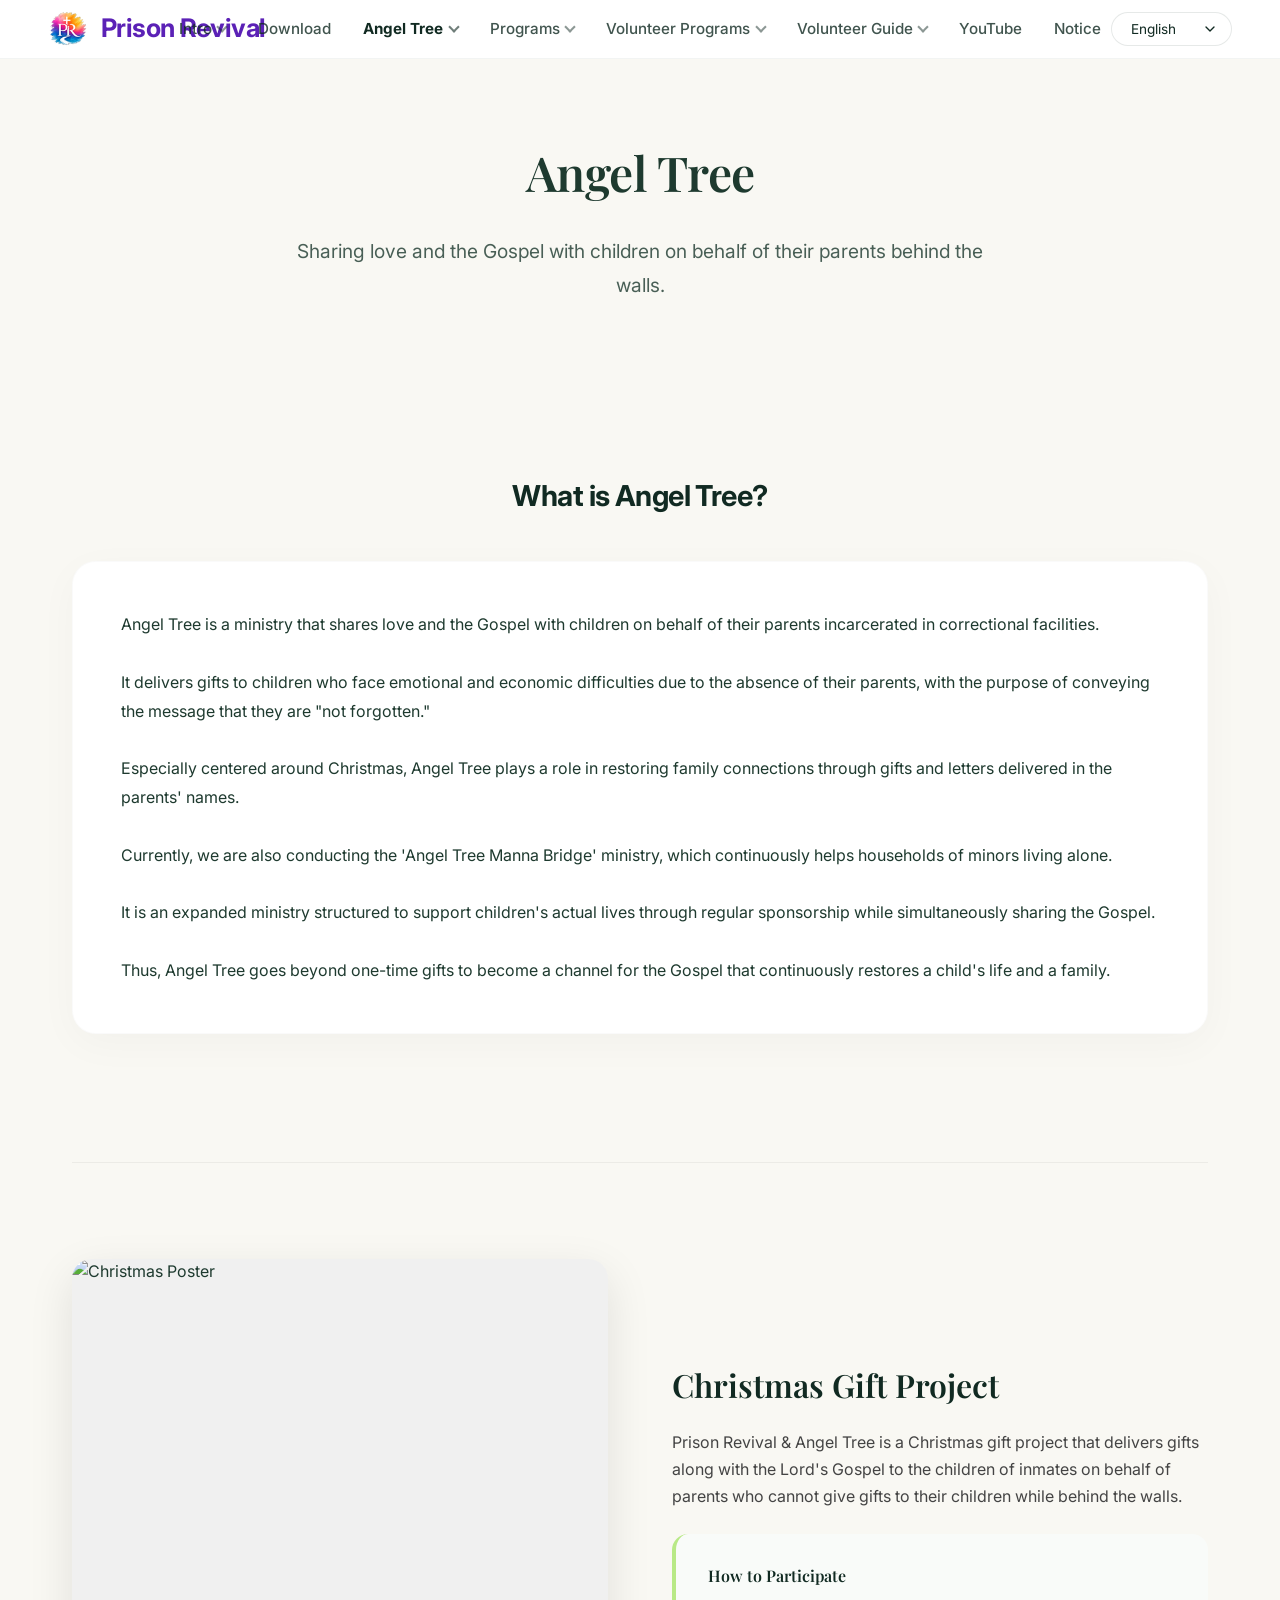
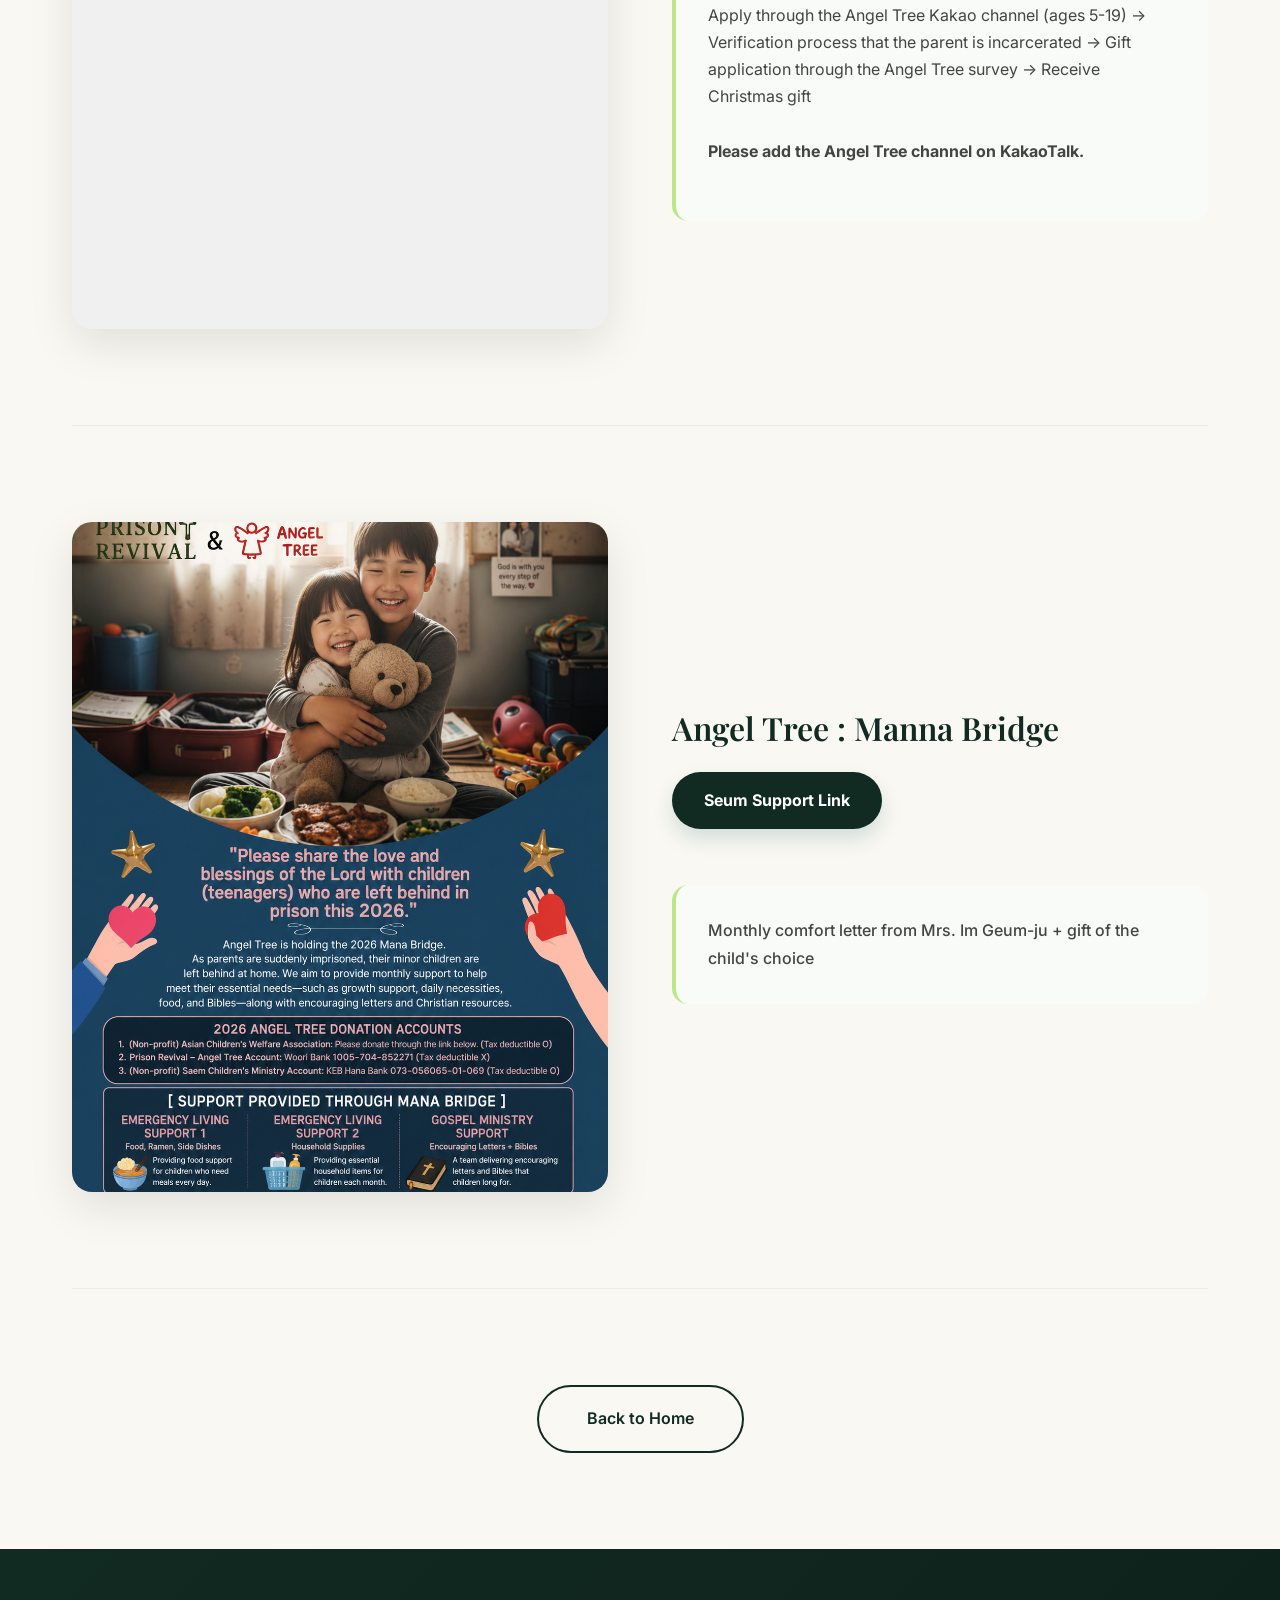
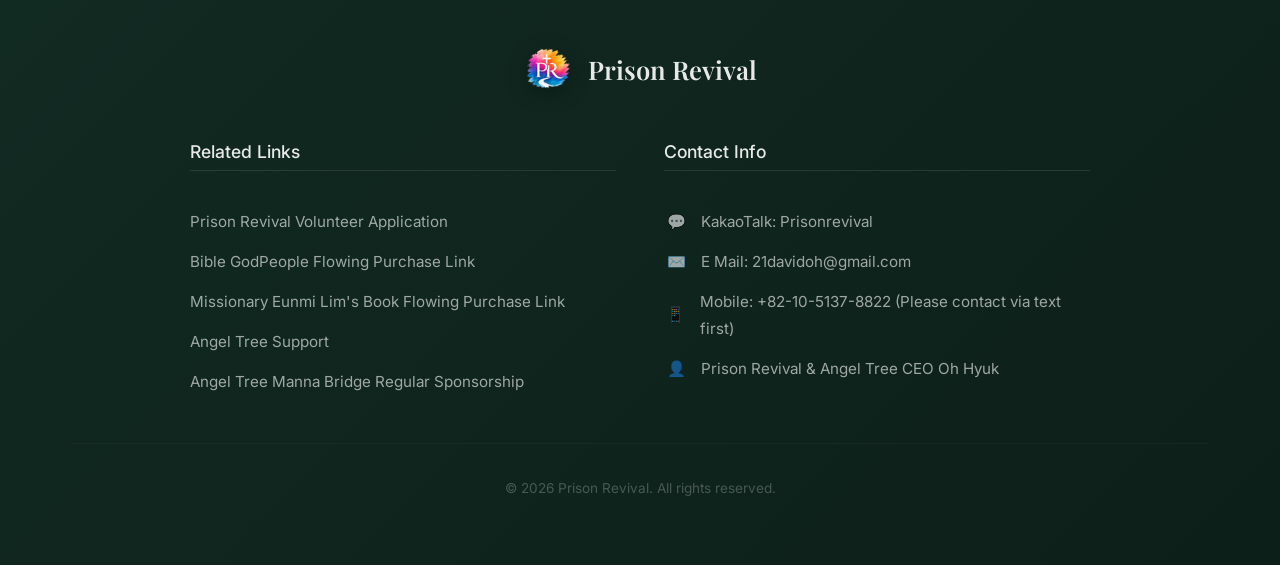
==== angeltree.html @ 9d65cdd4 "feat: add volunteer guide and angel tree pages, enhance multi-language support and image modal" ====
<!DOCTYPE html>
<html lang="ko">
<head>
  <meta charset="UTF-8">
  <meta name="viewport" content="width=device-width, initial-scale=1.0">
  <title>Angel Tree - Prison Revival</title>
  <link rel="icon" type="image/png" href="images/favicon.png">
  <link rel="stylesheet" href="css/style.css">
  <link href="https://fonts.googleapis.com/css2?family=Noto+Sans+KR:wght@300;400;500;700&family=Playfair+Display:wght@700&display=swap" rel="stylesheet">
  <style>
    .guide-section {
      padding: 6rem 0;
      border-bottom: 1px solid rgba(0,0,0,0.05);
    }
    .guide-section:last-child {
      border-bottom: none;
    }
    .guide-intro-box {
      background: white;
      padding: 3rem;
      border-radius: 24px;
      box-shadow: 0 10px 40px rgba(0,0,0,0.03);
      border: 1px solid rgba(0,0,0,0.02);
      line-height: 1.8;
      margin-bottom: 2rem;
    }
    .split-layout {
      display: grid;
      grid-template-columns: 1fr 1fr;
      gap: 4rem;
      align-items: center;
    }
    .program-img-col {
      border-radius: 20px;
      overflow: hidden;
      box-shadow: 0 15px 45px rgba(0,0,0,0.1);
      aspect-ratio: 4/5;
      background: #f0f0f0;
      display: flex;
      align-items: center;
      justify-content: center;
      position: relative;
      cursor: zoom-in;
      transition: transform 0.3s;
    }
    .program-img-col:hover {
      transform: translateY(-5px);
    }
    .program-img-col img {
      width: 100%;
      height: 100%;
      object-fit: cover;
    }
    .content-col h3 {
      font-size: 2rem;
      color: var(--dark-green);
      margin-bottom: 1.5rem;
      font-family: 'Playfair Display', serif;
    }
    .content-col p {
      line-height: 1.7;
      color: #444;
      margin-bottom: 1.5rem;
    }
    .guide-box {
      background: #f9fbf9;
      padding: 2rem;
      border-radius: 16px;
      border-left: 4px solid var(--neon-green);
      margin-top: 1.5rem;
    }
    .guide-box h4 {
      margin-bottom: 1rem;
      color: var(--dark-green);
    }
    .manna-btn {
      display: inline-block;
      background: var(--dark-green);
      color: white;
      padding: 1rem 2rem;
      border-radius: 50px;
      text-decoration: none;
      font-weight: 700;
      margin-bottom: 2rem;
      transition: all 0.3s;
      box-shadow: 0 10px 20px rgba(0,74,65,0.15);
    }
    .manna-btn:hover {
      background: var(--neon-green);
      color: var(--dark-green);
      transform: translateY(-3px);
      box-shadow: 0 15px 30px rgba(0,74,65,0.25);
    }
    @media (max-width: 768px) {
      .split-layout {
        grid-template-columns: 1fr;
        gap: 2rem;
      }
      .program-img-col {
        order: -1;
        aspect-ratio: 1;
      }
    }
  </style>
</head>
<body class="archive">

  <header>
    <a href="index.html" class="logo">
      <img src="images/favicon.png" alt="PR Logo" class="header-logo-icon">
      <span data-i18n="siteTitle">Prison Revival</span>
    </a>
    <div class="menu-toggle" onclick="toggleMenu()">☰</div>
    <nav>
      <ul class="nav-menu">
        <li class="dropdown">
          <a href="intro.html" class="dropdown-toggle">
            <span data-i18n="navIntro">소개</span>
            <i class="dropdown-icon"></i>
          </a>
          <ul class="dropdown-menu">
            <li><a href="intro.html#ministry" data-i18n="navSubMinistry">사역소개</a></li>
            <li><a href="intro.html#missionary" data-i18n="navSubMissionary">임은미 선교사님</a></li>
            <li><a href="intro.html#pastors" data-i18n="navSubPastors">협력목사님들</a></li>
            <li><a href="intro.html#ceo" data-i18n="navSubCeo">대표인사말</a></li>
            <li><a href="intro.html#press" data-i18n="navSubPress">언론보도</a></li>
            <li><a href="intro.html#partners" data-i18n="navSubPartners">협력단체</a></li>
          </ul>
        </li>
        <li><a href="index.html#downloads" data-i18n="navDownload">묵상자료</a></li>
        <li class="dropdown">
          <a href="angeltree.html" class="dropdown-toggle active">
            <span data-i18n="navAngelTree">엔젤트리</span>
            <i class="dropdown-icon"></i>
          </a>
          <ul class="dropdown-menu">
            <li><a href="angeltree.html#intro" data-i18n="navSubAngelIntro">엔젤트리 소개</a></li>
            <li><a href="angeltree.html#christmas" data-i18n="navSubChristmas">성탄절 엔젤트리</a></li>
            <li><a href="angeltree.html#manna" data-i18n="navSubMannaBridge">만나브릿지</a></li>
          </ul>
        </li>
        <li class="dropdown">
          <a href="programs.html" class="dropdown-toggle">
            <span data-i18n="navPrograms">담장안 프로그램</span>
            <i class="dropdown-icon"></i>
          </a>
          <ul class="dropdown-menu">
            <li><a href="programs.html#prayer" data-i18n="navSubPrayer">중보기도 사역</a></li>
            <li><a href="programs.html#bible" data-i18n="navSubBible">성경공부</a></li>
            <li><a href="programs.html#monastery" data-i18n="navSubMonastery">수도원 프로젝트</a></li>
            <li><a href="programs.html#flowing" data-i18n="navSubFlowing">담장 플로잉 프로젝트</a></li>
          </ul>
        </li>
        <li class="dropdown">
          <a href="volunteer_programs.html" class="dropdown-toggle">
            <span data-i18n="navVolunteerProg">발렌티어 프로그램</span>
            <i class="dropdown-icon"></i>
          </a>
          <ul class="dropdown-menu">
            <li><a href="volunteer_programs.html#saturday" data-i18n="navSubSaturdayPrayer">프리즌 토요 중보기도회</a></li>
            <li><a href="volunteer_programs.html#personal" data-i18n="navSubPersonalPrayer">프리즌 발렌티어 개인 중보기도방</a></li>
            <li><a href="volunteer_programs.html#homeless" data-i18n="navSubHomeless">프리즌 홈리스 사역</a></li>
            <li><a href="volunteer_programs.html#alliance" data-i18n="navSubAllianceBible">얼라이언스 성경공부</a></li>
          </ul>
        </li>
        <li class="dropdown">
          <a href="volunteer_guide.html" class="dropdown-toggle">
            <span data-i18n="navVolunteerGuide">발렌티어 안내</span>
            <i class="dropdown-icon"></i>
          </a>
          <ul class="dropdown-menu">
            <li><a href="volunteer_guide.html#intro" data-i18n="navSubVolunteerIntro">프리즌 발렌티어 소개</a></li>
            <li><a href="volunteer_guide.html#support" data-i18n="navSubKakaoSupport">발렌티어 지원 카카오파트너</a></li>
            <li><a href="volunteer_guide.html#guide" data-i18n="navSubGuide">묵상발송 가이드</a></li>
            <li><a href="volunteer_guide.html#chatroom" data-i18n="navSubChatRoom">단톡방</a></li>
            <li><a href="volunteer_guide.html#contributors" data-i18n="navSubContributors">섬겨주시는 분들</a></li>
          </ul>
        </li>
        <li><a href="youtube.html" data-i18n="navYoutube">유튜브</a></li>
        <li><a href="index.html#notice" data-i18n="navNotice">공지</a></li>
        <li class="lang-selector-item">
          <div class="lang-selector">
            <select id="lang-select">
              <option value="ko">한국어</option>
              <option value="en">English</option>
              <option value="zh">中文</option>
              <option value="es">Español</option>
              <option value="pt">Português</option>
              <option value="tl">Tagalog</option>
            </select>
          </div>
        </li>
      </ul>
    </nav>
  </header>

  <main class="container">
    <div style="text-align: center; margin-top: 4rem; margin-bottom: 4rem;">
      <h1 class="section-title" data-i18n="angelTitleMain">엔젤트리 (Angel Tree)</h1>
      <p class="section-desc" data-i18n="angelDescMain">교정시설에 수감된 부모를 대신해, 그들의 자녀들에게 사랑과 복음을 전합니다.</p>
    </div>

    <!-- 1. 엔젤트리는? -->
    <section id="intro" class="guide-section fade-in">
      <h2 class="sub-section-title" data-i18n="angelIntroTitle" style="text-align: center; margin-bottom: 3rem;">엔젤트리는?</h2>
      <div class="guide-intro-box" data-i18n="angelIntroText">
        <!-- Text injected by i18n -->
      </div>
    </section>

    <!-- 2. 성탄절 -->
    <section id="christmas" class="guide-section fade-in">
      <div class="split-layout">
        <div class="program-img-col">
          <!-- Poster Area -->
          <img data-i18n-src="angelChristmasImg" src="images/angeltree/KakaoTalk_Photo_2026-05-02-23-44-41.png" alt="Christmas Poster">
        </div>
        <div class="content-col">
          <h3 data-i18n="angelChristmasTitle">성탄절 선물 프로젝트</h3>
          <p data-i18n="angelChristmasText">프리즌 리바이벌 & 엔젤트리는 성탄절에 담장안에서 자녀들에게 선물을 할 수 없는 부모님을 대신하여 담장안 식구들의 자녀들에게 주님의 복음과 함께 선물을 전해주는 성탄절 선물 프로젝트입니다.</p>
          
          <div class="guide-box">
            <h4 data-i18n="angelChristmasHowTitle">참여 방법</h4>
            <p data-i18n="angelChristmasHowText">엔젤트리 카카오채널을 통해 5세~19세까지 신청 -> 부모님이 담장안에서 계신 확인절차 -> 엔젤트리 설문지를 통해 선물신청 -> 성탄절 선물 받음<br><br><strong>카카오채널에서 엔젤트리 채널을 추가해 주세요.</strong></p>
          </div>
        </div>
      </div>
    </section>

    <!-- 3. 엔젤트리 : 만나브릿지 -->
    <section id="manna" class="guide-section fade-in">
      <div class="split-layout">
        <div class="program-img-col">
          <!-- Poster Area -->
          <img data-i18n-src="angelMannaImg" src="images/angeltree/KakaoTalk_Photo_2026-05-02-23-45-03.jpeg" alt="Manna Bridge Poster">
        </div>
        <div class="content-col">
          <h3 data-i18n="angelMannaTitle">엔젤트리 : 만나브릿지</h3>
          
          <a href="https://online.mrm.or.kr/sr5t4uf" target="_blank" class="manna-btn" data-i18n="angelMannaBtn">세움 후원 링크</a>
          
          <div class="guide-box">
            <p data-i18n="angelMannaDesc" style="margin-bottom: 0; font-weight: 500;">매월 임금주 사모의 위로편지 + 아이가 원하는 선물</p>
          </div>
        </div>
      </div>
    </section>

    <div style="margin-top: 6rem; text-align: center; margin-bottom: 6rem;">
      <a href="index.html" class="secondary-btn" data-i18n="backToHome">홈으로 돌아가기</a>
    </div>

  </main>

  <footer>
    <div class="footer-content container">
      <div class="footer-logo">
        <img src="images/favicon.png" alt="PR Logo" class="footer-logo-img">
        <span class="footer-brand">Prison Revival</span>
      </div>
      
      <div class="footer-info-grid">
        <div class="footer-col footer-links">
          <h4 data-i18n="footerLinksTitle">관련 링크</h4>
          <a href="http://pf.kakao.com/_ptYAG/chat" target="_blank" class="footer-link" data-i18n="footerLinkVol">프리즌 리바이벌 발렌티어 지원</a>
          <a href="https://mall.godpeople.com/?G=1721883418-5" target="_blank" class="footer-link" data-i18n="footerLinkBible">성경책 갓피플 플로잉 구매링크</a>
          <a href="#" target="_blank" class="footer-link" data-i18n="footerLinkBook">임은미선교사님책 플로잉 구매링크</a>
          <a href="https://forms.gle/4x7HjQGWheJu8Sfb9" target="_blank" class="footer-link" data-i18n="footerLinkSponsor">엔트리 후원</a>
          <a href="https://online.mrm.or.kr/sr5t4uf" target="_blank" class="footer-link" data-i18n="footerLinkManna">엔젤트리 만나브릿지 정기결연</a>
        </div>

        <div class="footer-col footer-contact">
          <h4 data-i18n="footerContactTitle">Contact Info</h4>
          <div class="footer-contact-item">
            <span class="footer-icon">💬</span>
            <span data-i18n="footerContactKakao">카카오톡 : Prisonrevival</span>
          </div>
          <div class="footer-contact-item">
            <span class="footer-icon">✉️</span>
            <span>E Mail: 21davidoh@gmail.com</span>
          </div>
          <div class="footer-contact-item">
            <span class="footer-icon">📱</span>
            <span data-i18n="footerContactPhone">휴대폰 : +82-10-5137-8822 (먼저 문자로 연락 부탁드립니다.)</span>
          </div>
          <div class="footer-contact-item">
            <span class="footer-icon">👤</span>
            <span data-i18n="footerContactName">프리즌 리바이벌 &amp; 엔젤트리 오혁 대표</span>
          </div>
        </div>
      </div>

      <p class="copyright">&copy; 2026 Prison Revival. All rights reserved.</p>
    </div>
  </footer>

  <script src="js/data.js"></script>
  <script src="js/i18n.js"></script>
  <script src="js/app.js"></script>
</body>
</html>
---- css/style.css ----
@import url('https://fonts.googleapis.com/css2?family=Inter:wght@300;400;500&family=Playfair+Display:ital,wght@0,400;0,600;1,400&family=Noto+Sans+KR:wght@300;400;500;700&family=Noto+Serif+KR:wght@400;600;700&family=Nanum+Pen+Script&display=swap');

:root {
  --dark-green: #112A22;
  /* Seed 스타일의 깊은 숲색 */
  --dark-green-light: #1A3E33;
  --off-white: #F9F8F3;
  /* 고급스러운 크림색 */
  --light-green-bg: #EAECE2;
  --neon-green: #B8E986;
  /* 하이라이트 엑센트 */
  --text-dark: #1E3A2F;
  --text-light: #F9F8F3;

  --font-serif: 'Playfair Display', "Noto Sans KR", serif;
  --font-sans: 'Inter', "Noto Sans KR", sans-serif;
  --font-logo: 'Playfair Display', "Noto Serif KR", serif;
  --font-handwriting: 'Nanum Pen Script', cursive;
}

* {
  margin: 0;
  padding: 0;
  box-sizing: border-box;
}

body {
  font-family: var(--font-sans);
  background-color: var(--off-white);
  color: var(--text-dark);
  line-height: 1.6;
  -webkit-font-smoothing: antialiased;
  padding-top: 80px;
  /* Base padding for fixed header */
}

.container {
  max-width: 1200px;
  margin: 0 auto;
  padding: 0 2rem;
}

h1,
h2,
h3,
h4 {
  font-family: var(--font-serif);
  font-weight: 600;
  line-height: 1.2;
}

/* Header - Modified to be sticky */
header {
  display: flex;
  justify-content: space-between;
  align-items: center;
  padding: 1rem 3rem;
  background-color: white;
  /* Changed to solid white for better visibility on all pages */
  backdrop-filter: blur(10px);
  position: fixed;
  top: 0;
  left: 0;
  width: 100%;
  z-index: 1000;
  border-bottom: 1px solid rgba(17, 42, 34, 0.05);
}

.nav-menu {
  display: flex;
  align-items: center;
  gap: 2rem;
  list-style: none;
}

.nav-menu a {
  text-decoration: none;
  color: var(--dark-green);
  font-size: 0.95rem;
  font-weight: 500;
  transition: all 0.3s;
  opacity: 0.8;
}

.menu-toggle {
  display: none;
}

.nav-menu a:hover {
  color: var(--dark-green);
  opacity: 1;
  transform: translateY(-1px);
}

/* Dropdown Menu Styles */
.nav-menu li.dropdown {
  position: relative;
}

.dropdown-toggle {
  display: flex;
  align-items: center;
  gap: 0.4rem;
}

.dropdown-icon {
  width: 8px;
  height: 8px;
  border-right: 2px solid currentColor;
  border-bottom: 2px solid currentColor;
  transform: rotate(45deg);
  margin-top: -4px;
  transition: transform 0.3s;
  opacity: 0.6;
}

.dropdown:hover .dropdown-icon {
  transform: rotate(-135deg);
  margin-top: 2px;
}

.dropdown-menu {
  position: absolute;
  top: 100%;
  left: 50%;
  transform: translateX(-50%) translateY(10px);
  background-color: white;
  min-width: 200px;
  box-shadow: 0 10px 30px rgba(0, 0, 0, 0.1);
  border-radius: 12px;
  padding: 1rem 0;
  list-style: none;
  opacity: 0;
  visibility: hidden;
  transition: all 0.5s cubic-bezier(0.23, 1, 0.32, 1);
  z-index: 1001;
  border: 1px solid rgba(17, 42, 34, 0.05);
}

.dropdown:hover .dropdown-menu {
  opacity: 1;
  visibility: visible;
  transform: translateX(-50%) translateY(0);
}

/* Force hide dropdown after click for smooth disappearance */
.dropdown.force-hide .dropdown-menu {
  opacity: 0 !important;
  visibility: hidden !important;
  transform: translateX(-50%) translateY(10px) !important;
}

.dropdown-menu li {
  width: 100%;
}

.dropdown-menu a {
  display: block;
  padding: 0.8rem 1.5rem;
  color: var(--dark-green) !important;
  font-size: 0.9rem !important;
  opacity: 0.7 !important;
  transition: all 0.2s !important;
  transform: none !important;
  white-space: nowrap;
}

.dropdown-menu a:hover {
  background-color: rgba(184, 233, 134, 0.1);
  opacity: 1 !important;
  padding-left: 1.8rem;
  color: var(--dark-green) !important;
}

/* Ensure active state works with dropdown */
.dropdown-toggle.active {
  opacity: 1 !important;
  color: var(--dark-green) !important;
  font-weight: 700;
}

.logo {
  font-family: var(--font-sans);
  font-size: 1.6rem;
  font-weight: 700;
  color: #5B21B6; /* Vibrant deep violet to match the watercolor theme */
  text-decoration: none;
  letter-spacing: -0.5px;
  display: flex;
  align-items: center;
  gap: 0.8rem;
}

.header-logo-icon {
  height: 40px;
  width: auto;
  object-fit: contain;
}

.lang-selector select {
  padding: 0.5rem 2.2rem 0.5rem 1.2rem;
  background-color: white;
  border: 1px solid rgba(17, 42, 34, 0.1);
  color: var(--dark-green);
  border-radius: 20px;
  font-family: var(--font-sans);
  font-size: 0.85rem;
  cursor: pointer;
  outline: none;
  transition: all 0.3s;
  
  /* 커스텀 화살표 아이콘 적용 */
  -webkit-appearance: none;
  -moz-appearance: none;
  appearance: none;
  background-image: url("data:image/svg+xml;charset=UTF-8,%3csvg xmlns='http://www.w3.org/2000/svg' viewBox='0 0 24 24' fill='none' stroke='%23112a22' stroke-width='2' stroke-linecap='round' stroke-linejoin='round'%3e%3cpolyline points='6 9 12 15 18 9'%3e%3c/polyline%3e%3c/svg%3e");
  background-repeat: no-repeat;
  background-position: right 0.8rem center;
  background-size: 1rem;
}

.lang-selector select:hover {
  border-color: var(--dark-green);
}

.hero-wrapper {
  margin-top: -80px;
  position: relative;
  min-height: 85vh;
  background-image: linear-gradient(135deg, rgba(249, 248, 243, 0.4), rgba(234, 236, 226, 0.6)), url('../images/hero-bright.png');
  background-size: cover;
  background-position: center;
  display: flex;
  flex-direction: column;
  align-items: center;
  justify-content: center;
  text-align: center;
  padding: 8rem 2rem 6rem;
  color: var(--dark-green);
  overflow: hidden;
}

/* Decorative particles */
.hero-wrapper::before {
  content: '';
  position: absolute;
  top: 20%;
  left: 10%;
  width: 300px;
  height: 300px;
  background: radial-gradient(circle, rgba(184, 233, 134, 0.15), transparent 70%);
  border-radius: 50%;
  animation: float 8s ease-in-out infinite;
}

.hero-wrapper::after {
  content: '';
  position: absolute;
  bottom: 15%;
  right: 8%;
  width: 200px;
  height: 200px;
  background: radial-gradient(circle, rgba(184, 233, 134, 0.1), transparent 70%);
  border-radius: 50%;
  animation: float 6s ease-in-out infinite reverse;
}

@keyframes float {

  0%,
  100% {
    transform: translateY(0) scale(1);
  }

  50% {
    transform: translateY(-20px) scale(1.05);
  }
}

.hero-logo-mark {
  margin-bottom: 2rem;
  position: relative;
  z-index: 2;
}

.hero-logo-img {
  width: 80px;
  height: 80px;
  object-fit: contain;
  filter: drop-shadow(0 8px 20px rgba(0, 0, 0, 0.15));
  animation: logoReveal 1s ease-out;
}

@keyframes logoReveal {
  from {
    opacity: 0;
    transform: scale(0.5) rotate(-10deg);
  }

  to {
    opacity: 1;
    transform: scale(1) rotate(0);
  }
}

.hero-badge {
  background-color: var(--neon-green);
  color: var(--dark-green);
  padding: 0.5rem 1.5rem;
  border-radius: 30px;
  font-size: 0.9rem;
  font-weight: 600;
  margin-bottom: 1.5rem;
  display: inline-block;
  box-shadow: 0 4px 15px rgba(184, 233, 134, 0.3);
}

.hero-wrapper h1 {
  font-size: 4.5rem;
  margin-bottom: 1.5rem;
  max-width: 900px;
  letter-spacing: -1px;
  position: relative;
  z-index: 2;
}

.hero-wrapper p {
  font-size: 1.3rem;
  max-width: 700px;
  margin-bottom: 4rem;
  font-weight: 300;
  opacity: 0.9;
  position: relative;
  z-index: 2;
}

/* Hero Action & Volunteer Button */
.hero-action {
  margin-top: 3rem;
  text-align: center;
  position: relative;
  z-index: 2;
}

.volunteer-btn {
  display: inline-block;
  padding: 1.5rem 3rem;
  font-size: 1.2rem;
  font-weight: 700;
  background: linear-gradient(135deg, #FFD400, #FFC000);
  color: #3C1E1E;
  border-radius: 50px;
  text-decoration: none;
  box-shadow: 0 10px 30px rgba(255, 212, 0, 0.35);
  transition: all 0.4s cubic-bezier(0.175, 0.885, 0.32, 1.275);
  border: none;
  cursor: pointer;
  position: relative;
  overflow: hidden;
}

.volunteer-btn::before {
  content: '';
  position: absolute;
  top: 0;
  left: -100%;
  width: 100%;
  height: 100%;
  background: linear-gradient(90deg, transparent, rgba(255, 255, 255, 0.3), transparent);
  transition: left 0.6s;
}

.volunteer-btn:hover {
  transform: translateY(-4px) scale(1.02);
  box-shadow: 0 18px 40px rgba(255, 212, 0, 0.5);
}

.volunteer-btn:hover::before {
  left: 100%;
}

/* Fade-in Animations */
@keyframes fadeInUp {
  from {
    opacity: 0;
    transform: translateY(30px);
  }

  to {
    opacity: 1;
    transform: translateY(0);
  }
}

.fade-in {
  animation: fadeInUp 0.8s ease-out forwards;
}

.delay-1 {
  animation-delay: 0.2s;
  opacity: 0;
}

.delay-2 {
  animation-delay: 0.4s;
  opacity: 0;
}

.delay-3 {
  animation-delay: 0.6s;
  opacity: 0;
}

/* Video Wrapper - Expanded */
.video-container {
  width: 100%;
  max-width: 1100px;
  margin: 0 auto;
  position: relative;
  z-index: 10;
  border-radius: 24px;
  overflow: hidden;
  box-shadow: 0 40px 100px rgba(0, 0, 0, 0.2);
  border: 8px solid white;
  transition: transform 0.5s, box-shadow 0.5s;
}

.video-container:hover {
  transform: translateY(-5px);
  box-shadow: 0 50px 120px rgba(0, 0, 0, 0.25);
}

a.video-container:hover .video-thumb img {
  transform: scale(1.08);
}

.video-wrapper {
  position: relative;
  padding-bottom: 56.25%;
  height: 0;
}

.video-wrapper iframe {
  position: absolute;
  top: 0;
  left: 0;
  width: 100%;
  height: 100%;
  border: 0;
}

/* Sections General */
.section {
  padding: 8rem 2rem;
  text-align: center;
}

.section-dark {
  background-color: var(--dark-green);
  color: var(--text-light);
  background-image: linear-gradient(rgba(17, 42, 34, 0.9), rgba(17, 42, 34, 0.95)), url('../images/texture.png');
  background-size: cover;
}

.container {
  max-width: 1200px;
  margin: 0 auto;
}

.section-title {
  font-size: 3rem;
  margin-bottom: 2rem;
  letter-spacing: -0.5px;
}

.section-desc {
  font-size: 1.2rem;
  max-width: 700px;
  margin: 0 auto 5rem;
  opacity: 0.8;
  line-height: 1.8;
}

/* Section Badges & Icons */
.section-badge {
  display: inline-block;
  background: linear-gradient(135deg, var(--neon-green), #a0d468);
  color: var(--dark-green);
  padding: 0.5rem 1.5rem;
  border-radius: 30px;
  font-size: 0.9rem;
  font-weight: 600;
  margin-bottom: 1.5rem;
  box-shadow: 0 4px 15px rgba(184, 233, 134, 0.3);
}

.section-icon {
  font-size: 2.5rem;
  margin-bottom: 1rem;
  opacity: 0.8;
}

/* Section Variants */
.section-youtube {
  background: linear-gradient(135deg, #fafaf5, #f0f2e8);
  position: relative;
}

.section-notice {
  background: #f5f7f0;
}

/* Missionary Section - Cleaned up */
.intro-grid {
  display: grid;
  grid-template-columns: 1.1fr 0.9fr;
  gap: 6rem;
  align-items: center;
  text-align: left;
}

.missionary-img-wrapper {
  position: relative;
}

.missionary-img {
  width: 100%;
  border-radius: 24px;
  display: block;
  z-index: 2;
  position: relative;
}

.missionary-img-wrapper::after {
  content: "";
  position: absolute;
  top: 30px;
  left: 30px;
  width: 100%;
  height: 100%;
  background-color: var(--neon-green);
  border-radius: 24px;
  z-index: 1;
}

.intro-content h3 {
  font-size: 2.5rem;
  margin-bottom: 1.5rem;
  color: var(--dark-green);
}

.intro-content p {
  font-size: 1.15rem;
  line-height: 2;
  color: var(--text-dark);
  opacity: 0.85;
}

/* Partners */
.partners-grid {
  display: grid;
  grid-template-columns: repeat(auto-fit, minmax(180px, 1fr));
  gap: 2.5rem;
  margin-top: 5rem;
}

.partner-item {
  background: white;
  height: 120px;
  border-radius: 16px;
  display: flex;
  align-items: center;
  justify-content: center;
  font-weight: 600;
  color: var(--dark-green);
  opacity: 0.5;
  border: 1px solid rgba(0, 0, 0, 0.05);
  transition: all 0.4s;
}

.partner-item:hover {
  opacity: 1;
  transform: translateY(-5px);
  box-shadow: 0 15px 30px rgba(0, 0, 0, 0.05);
}

/* Devotional Buttons */
.devotional-buttons {
  display: grid;
  grid-template-columns: repeat(auto-fit, minmax(220px, 1fr));
  gap: 2rem;
  margin-bottom: 4rem;
}

.btn-box {
  background-color: rgba(255, 255, 255, 0.05);
  border-radius: 20px;
  padding: 3rem 1.5rem;
  border: 1px solid rgba(255, 255, 255, 0.1);
  transition: all 0.4s;
  cursor: pointer;
}

.btn-box:hover {
  background-color: rgba(255, 255, 255, 0.1);
  transform: translateY(-8px);
  border-color: var(--neon-green);
}

.download-btn {
  background: transparent;
  color: var(--text-light);
  border: none;
  font-size: 1.4rem;
  font-family: var(--font-serif);
  cursor: pointer;
}

#downloads .download-btn::after {
  content: "↓ Download PDF";
  display: block;
  font-family: var(--font-sans);
  font-size: 0.85rem;
  margin-top: 1rem;
  color: var(--neon-green);
  font-weight: 600;
}

/* Angel Tree */
.angel-tree-visual {
  margin-top: 4rem;
  position: relative;
}

.angel-tree-img {
  width: 100%;
  max-width: 900px;
  border-radius: 30px;
  box-shadow: 0 30px 80px rgba(0, 0, 0, 0.1);
  transition: transform 0.5s, box-shadow 0.5s;
}

.angel-tree-img:hover {
  transform: scale(1.02);
  box-shadow: 0 40px 100px rgba(0, 0, 0, 0.15);
}

.angel-tree-cta {
  margin-top: 4rem;
}

/* Program Cards */
.programs-grid {
  display: grid;
  grid-template-columns: 1fr 1fr;
  gap: 3rem;
  margin-top: 4rem;
}

.program-card {
  background: white;
  border-radius: 24px;
  overflow: hidden;
  text-align: left;
  transition: all 0.5s cubic-bezier(0.175, 0.885, 0.32, 1.275);
  border: 1px solid rgba(0, 0, 0, 0.03);
}

.program-card:hover {
  transform: translateY(-10px);
  box-shadow: 0 25px 60px rgba(0, 0, 0, 0.12);
}

.program-card img {
  width: 100%;
  height: 280px;
  object-fit: cover;
}

.program-content {
  padding: 3rem;
  color: var(--text-dark);
}

.program-content h3 {
  font-size: 1.8rem;
  margin-bottom: 1.2rem;
  color: var(--dark-green);
}

.program-content p {
  opacity: 0.8;
}

/* Notice Board */
.notice-board {
  background: white;
  border-radius: 24px;
  padding: 4rem;
  border: 1px solid rgba(17, 42, 34, 0.08);
  box-shadow: 0 10px 40px rgba(0, 0, 0, 0.04);
  max-width: 800px;
  margin: 0 auto;
}

.notice-item {
  display: flex;
  justify-content: space-between;
  align-items: center;
  padding: 2rem 0;
  border-bottom: 1px solid rgba(17, 42, 34, 0.08);
  color: var(--dark-green);
  transition: all 0.3s;
}

.notice-item:hover {
  padding-left: 1rem;
}

.notice-item:last-child {
  border-bottom: none;
}

.notice-left {
  display: flex;
  align-items: center;
  gap: 1rem;
}

.notice-dot {
  width: 8px;
  height: 8px;
  border-radius: 50%;
  background: var(--neon-green);
  box-shadow: 0 0 8px rgba(184, 233, 134, 0.6);
}

.notice-tag {
  background: var(--neon-green);
  color: var(--dark-green);
  padding: 0.4rem 1.2rem;
  border-radius: 20px;
  font-size: 0.8rem;
  font-weight: 700;
}

.tag-monthly {
  background: #e8f0fe;
  color: #1a73e8;
}

/* Buttons */
.secondary-btn {
  display: inline-block;
  padding: 1.2rem 3rem;
  border: 2px solid var(--dark-green);
  color: var(--dark-green);
  text-decoration: none;
  font-weight: 600;
  border-radius: 40px;
  transition: all 0.3s;
}

.secondary-btn:hover {
  background-color: var(--dark-green);
  color: white;
}

.section-dark .secondary-btn {
  border-color: white;
  color: white;
}

.section-dark .secondary-btn:hover {
  background-color: white;
  color: var(--dark-green);
}

.youtube-btn {
  background-color: var(--neon-green);
  color: var(--dark-green);
  padding: 1.2rem 3.5rem;
  font-size: 1.1rem;
  font-weight: 700;
  border-radius: 40px;
  border: none;
  cursor: pointer;
  box-shadow: 0 10px 25px rgba(184, 233, 134, 0.4);
  transition: all 0.3s;
}

.youtube-btn:hover {
  transform: translateY(-3px);
  box-shadow: 0 15px 35px rgba(184, 233, 134, 0.5);
}

/* Footer */
footer {
  padding: 6rem 2rem 4rem;
  background-color: var(--dark-green);
  background-image: linear-gradient(135deg, #112A22, #0d1f19);
  color: rgba(255, 255, 255, 0.6);
  text-align: center;
  line-height: 1.8;
}

.footer-logo {
  display: flex;
  align-items: center;
  justify-content: center;
  gap: 1rem;
  margin-bottom: 3rem;
}

.footer-logo-img {
  width: 48px;
  height: 48px;
  object-fit: contain;
  filter: drop-shadow(0 4px 10px rgba(0, 0, 0, 0.3));
}

.footer-brand {
  font-family: var(--font-serif);
  font-size: 1.6rem;
  font-weight: 600;
  color: rgba(255, 255, 255, 0.9);
}

.footer-info-grid {
  display: grid;
  grid-template-columns: 1fr 1fr;
  gap: 3rem;
  max-width: 900px;
  margin: 0 auto 3rem auto;
  text-align: left;
}

.footer-col h4 {
  font-family: var(--font-sans);
  color: rgba(255, 255, 255, 0.9);
  font-size: 1.1rem;
  margin-bottom: 1.5rem;
  border-bottom: 1px solid rgba(255, 255, 255, 0.1);
  padding-bottom: 0.5rem;
  font-weight: 500;
}

.footer-links {
  display: flex;
  flex-direction: column;
  gap: 0.8rem;
}

.footer-link {
  color: rgba(255, 255, 255, 0.6);
  text-decoration: none;
  font-size: 0.95rem;
  transition: all 0.3s;
  display: inline-block;
}

.footer-link:hover {
  color: var(--neon-green);
  transform: translateX(5px);
}

.footer-contact {
  display: flex;
  flex-direction: column;
  gap: 0.8rem;
}

.footer-contact-item {
  display: flex;
  align-items: center;
  gap: 0.8rem;
  font-size: 0.95rem;
}

.footer-icon {
  width: 24px;
  text-align: center;
}

.copyright {
  font-size: 0.85rem;
  opacity: 0.4;
  border-top: 1px solid rgba(255, 255, 255, 0.08);
  padding-top: 2rem;
  margin-top: 1rem;
}

/* Responsive */
@media (max-width: 1024px) {
  .hero-wrapper h1 {
    font-size: 3.5rem;
  }

  .intro-grid {
    grid-template-columns: 1fr;
    gap: 4rem;
    text-align: center;
  }

  .programs-grid {
    grid-template-columns: 1fr;
  }
}

#youtube .section {
  padding-top: 2rem;
  /* Reduced top padding */
}

/* Video Grid & Cards */
.video-grid {
  display: grid;
  grid-template-columns: repeat(auto-fit, minmax(320px, 1fr));
  gap: 3rem;
  text-align: left;
}

.video-card {
  background: white;
  border-radius: 20px;
  overflow: hidden;
  box-shadow: 0 10px 30px rgba(0, 0, 0, 0.05);
  transition: all 0.4s;
  cursor: pointer;
  border: 1px solid rgba(0, 0, 0, 0.03);
}

.video-card:hover {
  transform: translateY(-10px);
  box-shadow: 0 20px 40px rgba(0, 0, 0, 0.1);
  border-color: var(--neon-green);
}

.video-thumb {
  position: relative;
  width: 100%;
  padding-bottom: 56.25%;
  /* 16:9 ratio */
  overflow: hidden;
  background-color: #000;
}

.video-thumb img {
  position: absolute;
  top: 0;
  left: 0;
  width: 100%;
  height: 100%;
  object-fit: cover;
  transform: scale(1.03);
  transition: transform 0.6s;
}

.video-card:hover .video-thumb img {
  transform: scale(1.08);
}

.play-icon {
  position: absolute;
  top: 50%;
  left: 50%;
  transform: translate(-50%, -50%);
  width: 60px;
  height: 60px;
  background: rgba(184, 233, 134, 0.9);
  color: var(--dark-green);
  border-radius: 50%;
  display: flex;
  align-items: center;
  justify-content: center;
  font-size: 1.5rem;
  opacity: 0;
  transition: all 0.3s;
  z-index: 2;
}

.video-card:hover .play-icon {
  opacity: 1;
}

.video-title {
  padding: 1.5rem;
  font-size: 1.25rem;
  font-family: var(--font-serif);
  color: var(--dark-green);
  margin: 0;
}

/* Desktop Header Centering */
@media (min-width: 769px) {
  header {
    justify-content: center;
  }
  
  .logo {
    position: absolute;
    left: 3rem;
  }

  .lang-selector-item {
    position: absolute;
    right: 3rem;
  }
}

@media (max-width: 768px) {
  header {
    padding: 1rem 2rem;
  }

  .menu-toggle {
    display: block;
    font-size: 1.8rem;
    cursor: pointer;
    color: var(--dark-green);
  }

  .nav-menu {
    display: none;
    flex-direction: column;
    position: absolute;
    top: 70px;
    left: 0;
    width: 100%;
    background-color: white;
    box-shadow: 0 10px 20px rgba(0,0,0,0.1);
    padding: 1rem 0;
    gap: 0;
    text-align: center;
    border-top: 1px solid rgba(0,0,0,0.05);
  }

  .nav-menu.active {
    display: flex;
  }

  .nav-menu li {
    padding: 0;
    border-bottom: 1px solid rgba(0,0,0,0.05);
    width: 100%;
  }

  /* Force dropdown li to same height as regular items when closed */
  .nav-menu li.dropdown {
    height: 50px;
    overflow: hidden;
  }

  .nav-menu li.dropdown.mobile-active {
    height: auto;
    overflow: visible;
  }

  /* Ensure all top-level links have same height */
  .nav-menu li > a:not(.dropdown-toggle) {
    display: flex;
    justify-content: center;
    align-items: center;
    height: 50px;
  }

  .nav-menu li:last-child {
    border-bottom: none;
  }


  .hero-wrapper h1 {
    font-size: 2.8rem;
  }

  .section-title {
    font-size: 2.2rem;
  }

  .video-grid {
    grid-template-columns: 1fr;
  }

  .footer-info-grid {
    grid-template-columns: 1fr;
    text-align: center;
    gap: 2.5rem;
  }

  .footer-col h4 {
    text-align: center;
  }

  .footer-contact-item {
    justify-content: center;
  }

  .footer-link:hover {
    transform: translateY(-2px);
  }

  /* Mobile Dropdown Adjustments */
  .dropdown-toggle {
    justify-content: center;
    width: 100%;
    height: 50px;
    display: flex;
    align-items: center;
  }

  .dropdown-icon {
    margin-top: 0 !important;
  }

  .dropdown-menu {
    display: none !important;
    position: static !important;
    transform: none !important;
    opacity: 1 !important;
    visibility: visible !important;
    width: 100%;
    padding: 0.5rem 0 !important;
    box-shadow: none !important;
    border: none !important;
    border-radius: 0 !important;
    min-width: 0 !important;
    margin: 0 !important;
    background-color: rgba(0, 0, 0, 0.02);
  }

  .dropdown.mobile-active .dropdown-menu {
    display: block !important;
    animation: slideDown 0.3s ease-out;
  }

  .dropdown.mobile-active .dropdown-icon {
    transform: rotate(-135deg) !important;
    margin-top: 2px !important;
  }

  .dropdown-menu a {
    text-align: center;
    padding: 0.8rem 1.5rem !important;
    opacity: 0.8 !important;
  }

  .lang-selector-item {
    display: flex !important;
    justify-content: center !important;
    align-items: center !important;
    height: 60px !important;
    padding: 0 !important;
  }

  .lang-selector-item .lang-selector {
    display: flex;
    justify-content: center;
    align-items: center;
  }
}

@keyframes slideDown {
  from {
    opacity: 0;
    max-height: 0;
  }
  to {
    opacity: 1;
    max-height: 500px;
  }
}

/* Pastor Slider */
.pastor-slider-wrapper {
  margin-top: 10rem;
  text-align: center;
}

.pastor-slider-title {
  font-size: 2.2rem;
  margin-bottom: 3rem;
  color: var(--dark-green);
}

.pastor-slider {
  position: relative;
  max-width: 1200px;
  margin: 0 auto;
  overflow: hidden;
  border-radius: 24px;
  box-shadow: 0 20px 50px rgba(0, 0, 0, 0.1);
}

.pastor-slides {
  display: flex;
}

.pastor-slide {
  min-width: 100%;
}

.pastor-slide img {
  width: 100%;
  height: auto;
  max-height: 700px;
  object-fit: contain;
  display: block;
}

.slider-btn {
  position: absolute;
  top: 50%;
  transform: translateY(-50%);
  background: rgba(255, 255, 255, 0.7);
  color: var(--dark-green);
  border: none;
  width: 50px;
  height: 50px;
  border-radius: 50%;
  cursor: pointer;
  font-size: 1.2rem;
  z-index: 10;
  transition: all 0.3s;
  backdrop-filter: blur(5px);
}

.slider-btn:hover {
  background: var(--dark-green);
  color: white;
}

.slider-btn.prev {
  left: 20px;
}

.slider-btn.next {
  right: 20px;
}

.slider-dots {
  position: absolute;
  bottom: 25px;
  left: 50%;
  transform: translateX(-50%);
  display: flex;
  gap: 12px;
}

.dot {
  width: 10px;
  height: 10px;
  border-radius: 50%;
  background: rgba(255, 255, 255, 0.5);
  cursor: pointer;
  transition: all 0.3s;
}

.dot.active {
  background: white;
  width: 30px;
  border-radius: 10px;
}

/* Intro Page Advanced Styles */
.intro-hero {
  position: relative;
  padding-top: 100px;
  /* Account for fixed header */
  padding-bottom: 60px;
  display: flex;
  flex-direction: column;
  align-items: center;
  justify-content: center;
  text-align: center;
  margin-bottom: 4rem;
  /* Restored margin for better spacing */
  background: var(--dark-green);
}

.intro-section-block {
  margin-bottom: 8rem;
}

.intro-text-box {
  background: white;
  padding: 3rem;
  border-radius: 20px;
  line-height: 1.8;
  font-size: 1.1rem;
  color: var(--text-dark);
  box-shadow: 0 10px 30px rgba(0, 0, 0, 0.03);
  border: 1px solid #f0f0f0;
  max-width: 1200px;
  margin: 0 auto;
  text-align: left;
}

.missionary-intro-container {
  display: grid;
  grid-template-columns: 450px 1fr;
  gap: 3rem;
  max-width: 1200px;
  margin: 0 auto;
  align-items: stretch;
  /* Match height */
}

.missionary-profile-column {
  display: flex;
  flex-direction: column;
  gap: 1rem;
}

.missionary-photo-area {
  background: white;
  border-radius: 20px;
  overflow: hidden;
  box-shadow: 0 10px 30px rgba(0, 0, 0, 0.05);
  height: 550px;
  display: flex;
  align-items: center;
  justify-content: center;
  border: 1px solid #f0f0f0;
}

.full-width-btn {
  width: 100%;
  padding: 1rem;
  font-size: 0.95rem;
  white-space: nowrap;
}

.missionary-profile-img {
  width: 100%;
  height: 100%;
  object-fit: cover;
  object-position: center;
}

.missionary-recommendation-area {
  background: #fdfbf7;
  padding: 3rem;
  border-radius: 20px;
  border: 1px dashed var(--light-green);
  display: flex;
  flex-direction: column;
  justify-content: center;
}

.missionary-recommendation-area h3 {
  font-size: 1.4rem;
  margin-bottom: 1.5rem;
  color: var(--dark-green);
}

.recommendation-text {
  font-family: var(--font-handwriting);
  font-size: 1.8rem;
  line-height: 1.8;
  color: var(--dark-green);
  letter-spacing: 0.5px;
  word-break: keep-all;
}

.small-text {
  font-size: 1.05rem;
  line-height: 1.8;
  color: #444;
}

@media (max-width: 768px) {
  .missionary-intro-container {
    grid-template-columns: 1fr;
    gap: 2rem;
  }

  .missionary-photo-area {
    height: 450px;
    max-width: 100%;
  }
}

.intro-hero-bg {
  display: none;
}

.intro-hero .section-title {
  color: white;
  font-size: 2.8rem;
  margin-bottom: 1rem;
  margin-top: 0;
}

.intro-hero .section-desc {
  color: rgba(255, 255, 255, 0.9);
  font-size: 1.1rem;
  max-width: 600px;
  margin: 0 auto;
}


.intro-card:nth-child(2) {
  animation-delay: 0.1s;
}

.intro-card:nth-child(3) {
  animation-delay: 0.2s;
}

.intro-card:nth-child(4) {
  animation-delay: 0.3s;
}

.intro-card:nth-child(5) {
  animation-delay: 0.4s;
}

.intro-card:nth-child(6) {
  animation-delay: 0.5s;
}

.intro-card:nth-child(7) {
  animation-delay: 0.6s;
}

@keyframes fadeInUp {
  from {
    opacity: 0;
    transform: translateY(40px);
  }

  to {
    opacity: 1;
    transform: translateY(0);
  }
}

.intro-card:hover {
  transform: translateY(-15px) scale(1.03);
  background: rgba(255, 255, 255, 0.95);
  box-shadow: 0 30px 60px rgba(0, 0, 0, 0.15);
}

.animate-up {
  animation: fadeInUp 1s ease both;
}

/* Update section titles for sub-sections */
.intro-sub-section {
  padding: 8rem 0;
}

.sub-section-title {
  font-family: var(--font-sans);
  /* Changed from Playfair Display to Sans-serif */
  font-size: 1.8rem;
  /* Slightly smaller but bolder */
  font-weight: 700;
  letter-spacing: -0.02em;
  margin-bottom: 3.5rem;
  text-align: center;
  width: 100%;
  color: var(--dark-green);
  position: relative;
}

.sub-section-title::after {
  content: '';
  position: absolute;
  bottom: -15px;
  left: 50%;
  transform: translateX(-50%);
  width: 60px;
  height: 3px;
  background: var(--light-green);
}

@media (max-width: 768px) {
  .intro-hero {
    height: 50vh;
  }

  .intro-hero .section-title {
    font-size: 2.5rem;
  }

  .intro-grid {
    margin-top: -50px;
    padding: 0 1rem;
  }

  .intro-card {
    min-height: 300px;
    padding: 2rem 1.5rem;
  }
}

.intro-card-icon {
  font-size: 3rem;
  margin-bottom: 0.5rem;
}

.intro-card h3 {
  font-size: 1.4rem;
  color: var(--dark-green);
  line-height: 1.4;
}

.small-btn {
  background: var(--light-green);
  color: white;
  border: none;
  padding: 0.7rem 1.4rem;
  border-radius: 30px;
  font-size: 0.95rem;
  cursor: pointer;
  transition: all 0.3s;
  box-shadow: 0 4px 10px rgba(0, 0, 0, 0.1);
}

.small-btn:hover {
  background: var(--dark-green);
  transform: translateY(-2px);
  box-shadow: 0 6px 15px rgba(0, 0, 0, 0.15);
}

.press-list {
  margin: 0 auto;
  display: flex;
  flex-direction: column;
  gap: 1.5rem;
  width: 100%;
}

.press-item {
  background: white;
  padding: 1.8rem 2.5rem;
  border-radius: 20px;
  display: flex;
  justify-content: space-between;
  align-items: center;
  text-decoration: none;
  color: var(--text-color);
  box-shadow: 0 5px 15px rgba(0, 0, 0, 0.03);
  transition: all 0.3s;
  border: 1px solid #f0f0f0;
}

.press-item:hover {
  transform: scale(1.02);
  border-color: var(--light-green);
  box-shadow: 0 10px 30px rgba(0, 0, 0, 0.08);
}

.press-name {
  font-weight: 500;
  font-size: 1.2rem;
}

.partners-links-grid {
  display: grid;
  grid-template-columns: repeat(auto-fit, minmax(220px, 1fr));
  gap: 1.5rem;
  margin: 0 auto;
  width: 100%;
}

.partners-links-grid a {
  background: white;
  padding: 1.5rem;
  text-align: center;
  border-radius: 15px;
  text-decoration: none;
  color: var(--dark-green);
  font-weight: 500;
  transition: all 0.3s;
  border: 1px solid #eee;
  box-shadow: 0 4px 15px rgba(0, 0, 0, 0.03);
}

.partners-links-grid a:hover {
  background: white;
  border-color: var(--light-green);
  color: var(--light-green);
  box-shadow: 0 12px 25px rgba(0, 0, 0, 0.1);
  transform: translateY(-5px);
}

/* Video Modal */
.video-modal {
  display: none;
  position: fixed;
  z-index: 9999;
  left: 0;
  top: 0;
  width: 100%;
  height: 100%;
  background-color: rgba(0, 0, 0, 0.85);
  backdrop-filter: blur(5px);
  -webkit-backdrop-filter: blur(5px);
  align-items: center;
  justify-content: center;
  opacity: 0;
  transition: opacity 0.3s ease;
}

.video-modal.active {
  opacity: 1;
}

.video-modal-content {
  position: relative;
  width: 90vw;
  max-width: calc(90vh * (16 / 9));
  background: transparent;
  border-radius: 12px;
  box-shadow: 0 20px 60px rgba(0, 0, 0, 0.5);
  transform: scale(0.95);
  transition: transform 0.3s ease;
}

.video-modal.active .video-modal-content {
  transform: scale(1);
}

.video-modal-close {
  position: absolute;
  top: -40px;
  right: -10px;
  color: white;
  font-size: 35px;
  font-weight: bold;
  cursor: pointer;
  transition: color 0.2s;
  z-index: 10000;
}

.video-modal-close:hover {
  color: var(--neon-green);
}

/* Programs Page Styles */
.programs-container {
  padding-top: 100px;
  padding-bottom: 5rem;
}

.program-section {
  background: white;
  border-radius: 20px;
  padding: 3rem;
  margin-bottom: 3rem;
  box-shadow: 0 10px 30px rgba(0, 0, 0, 0.05);
  display: flex;
  gap: 3rem;
  align-items: center;
}

.program-img-col {
  flex: 0 0 400px;
  border-radius: 15px;
  overflow: hidden;
  box-shadow: 0 15px 35px rgba(0, 0, 0, 0.1);
}

.program-img-col img {
  width: 100%;
  height: auto;
  display: block;
  object-fit: cover;
}

.program-text-col {
  flex: 1;
  text-align: left;
}

.program-title {
  color: var(--dark-green);
  font-size: 2rem;
  font-weight: 700;
  margin-bottom: 1.5rem;
}

.program-desc {
  font-size: 1.1rem;
  line-height: 1.8;
  color: #4b5563;
  margin-bottom: 1.5rem;
}

.program-list {
  list-style: none;
  padding-left: 0;
  margin-bottom: 1.5rem;
}

.program-list li {
  margin-bottom: 0.5rem;
  padding-left: 1.5rem;
  position: relative;
  font-size: 1.1rem;
  line-height: 1.6;
  color: #4b5563;
}

.program-list li::before {
  content: "🔹";
  position: absolute;
  left: 0;
  top: 0;
}

.program-account-box {
  background: #f8fafc;
  border-left: 4px solid var(--neon-green);
  padding: 1.5rem;
  border-radius: 0 10px 10px 0;
  margin-top: 1rem;
}

.program-account-title {
  font-weight: 700;
  color: var(--dark-green);
  margin-bottom: 0.5rem;
  font-size: 1.1rem;
}

.program-account-info {
  color: #4b5563;
  line-height: 1.6;
}

@media (max-width: 900px) {
  .program-section {
    flex-direction: column;
    padding: 2rem;
    gap: 2rem;
  }
  
  .program-img-col {
    flex: 0 0 auto;
    width: 100%;
    max-width: 500px;
  }
}

/* Image Modal Styles */
.modal {
  display: none;
  position: fixed;
  z-index: 2000;
  left: 0;
  top: 0;
  width: 100%;
  height: 100%;
  overflow: hidden;
  background-color: rgba(0, 0, 0, 0.9);
  backdrop-filter: blur(8px);
  cursor: zoom-out;
  justify-content: center;
  align-items: center;
}

.modal-content {
  margin: auto;
  display: block;
  max-width: 90%;
  max-height: 85vh;
  object-fit: contain;
  border-radius: 8px;
  box-shadow: 0 0 50px rgba(0, 0, 0, 0.5);
  animation: zoomIn 0.3s ease;
  cursor: default;
}

@keyframes zoomIn {
  from { transform: scale(0.85); opacity: 0; }
  to { transform: scale(1); opacity: 1; }
}

.modal-close {
  position: absolute;
  top: 30px;
  right: 35px;
  color: white;
  font-size: 50px;
  font-weight: 300;
  transition: 0.3s;
  cursor: pointer;
  z-index: 2001;
  line-height: 1;
}

.modal-close:hover {
  color: var(--neon-green);
  transform: rotate(90deg);
}

.program-img-col img {
  cursor: zoom-in;
  transition: transform 0.4s cubic-bezier(0.165, 0.84, 0.44, 1);
}

.program-img-col img:hover {
  transform: translateY(-5px) scale(1.02);
  box-shadow: 0 20px 40px rgba(0, 0, 0, 0.15);
}

/* Anchor Scroll Offset */
[id] {
  scroll-margin-top: 120px;
}
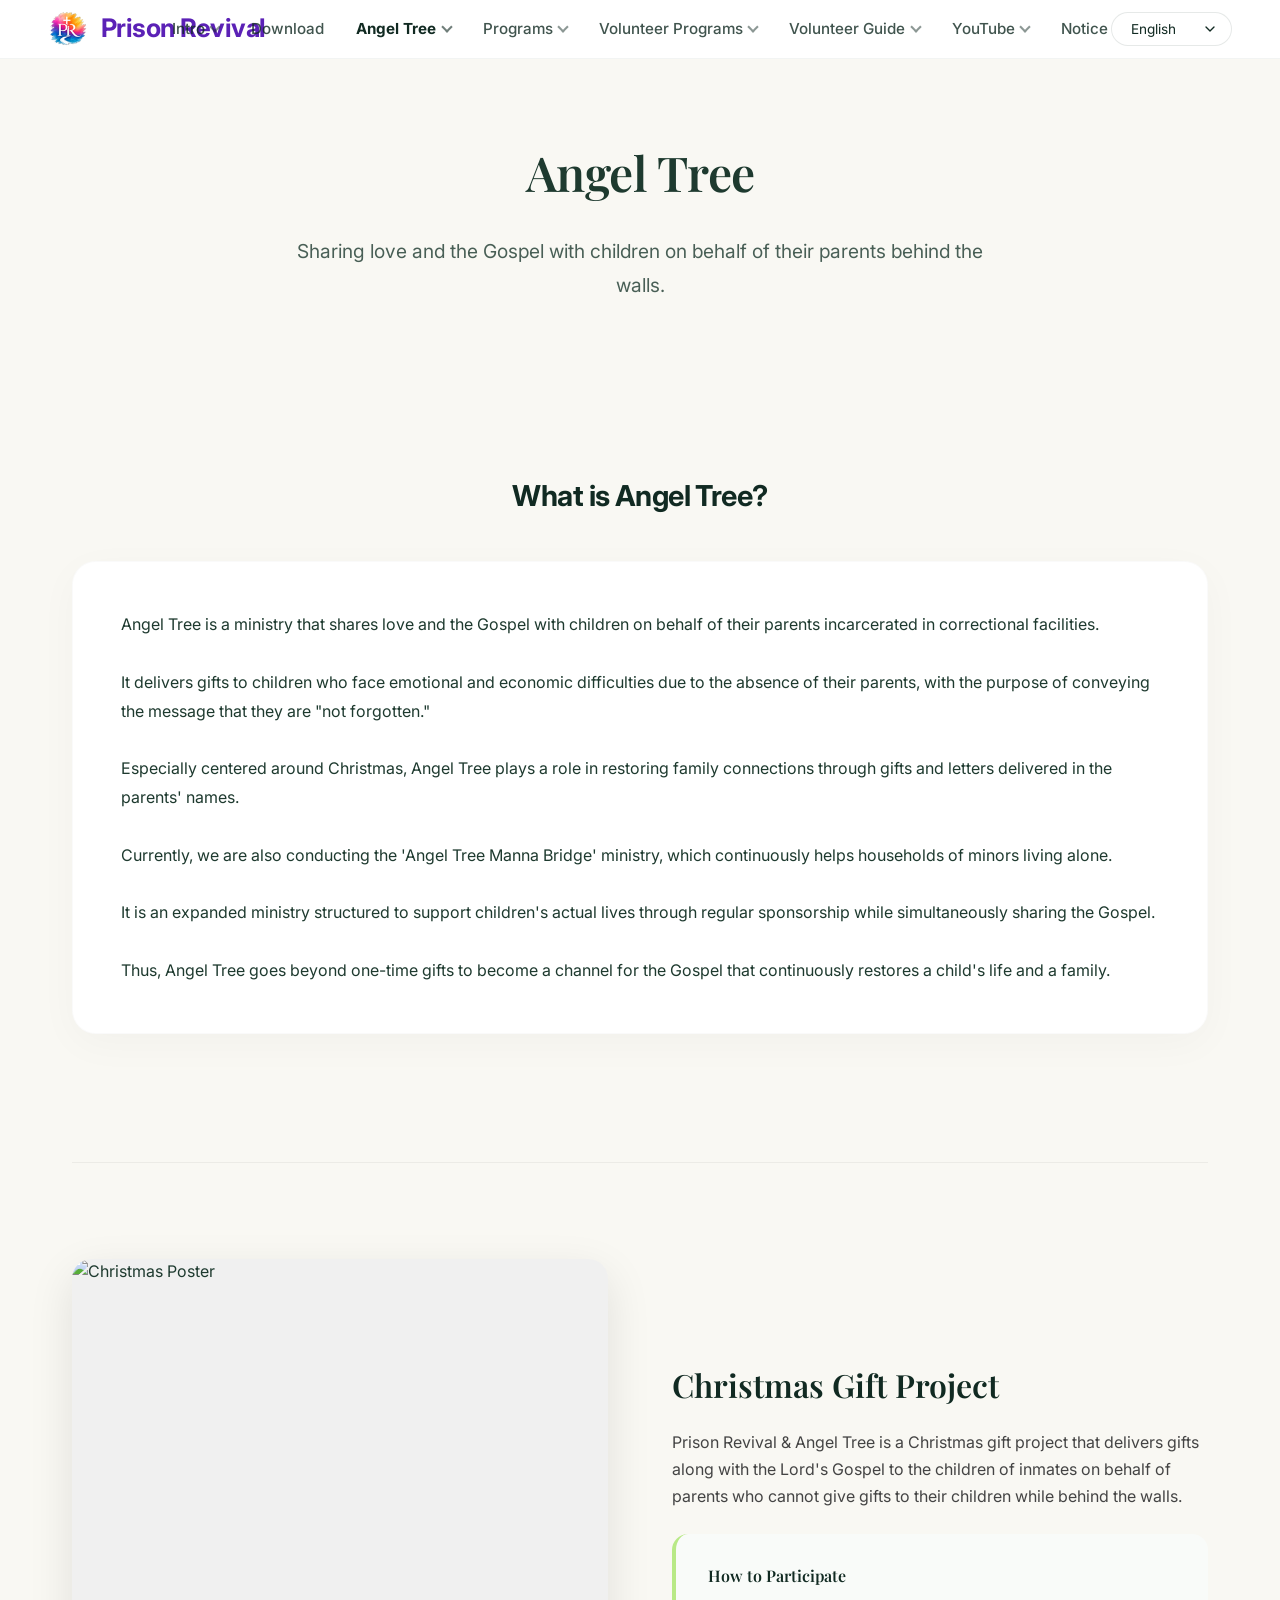
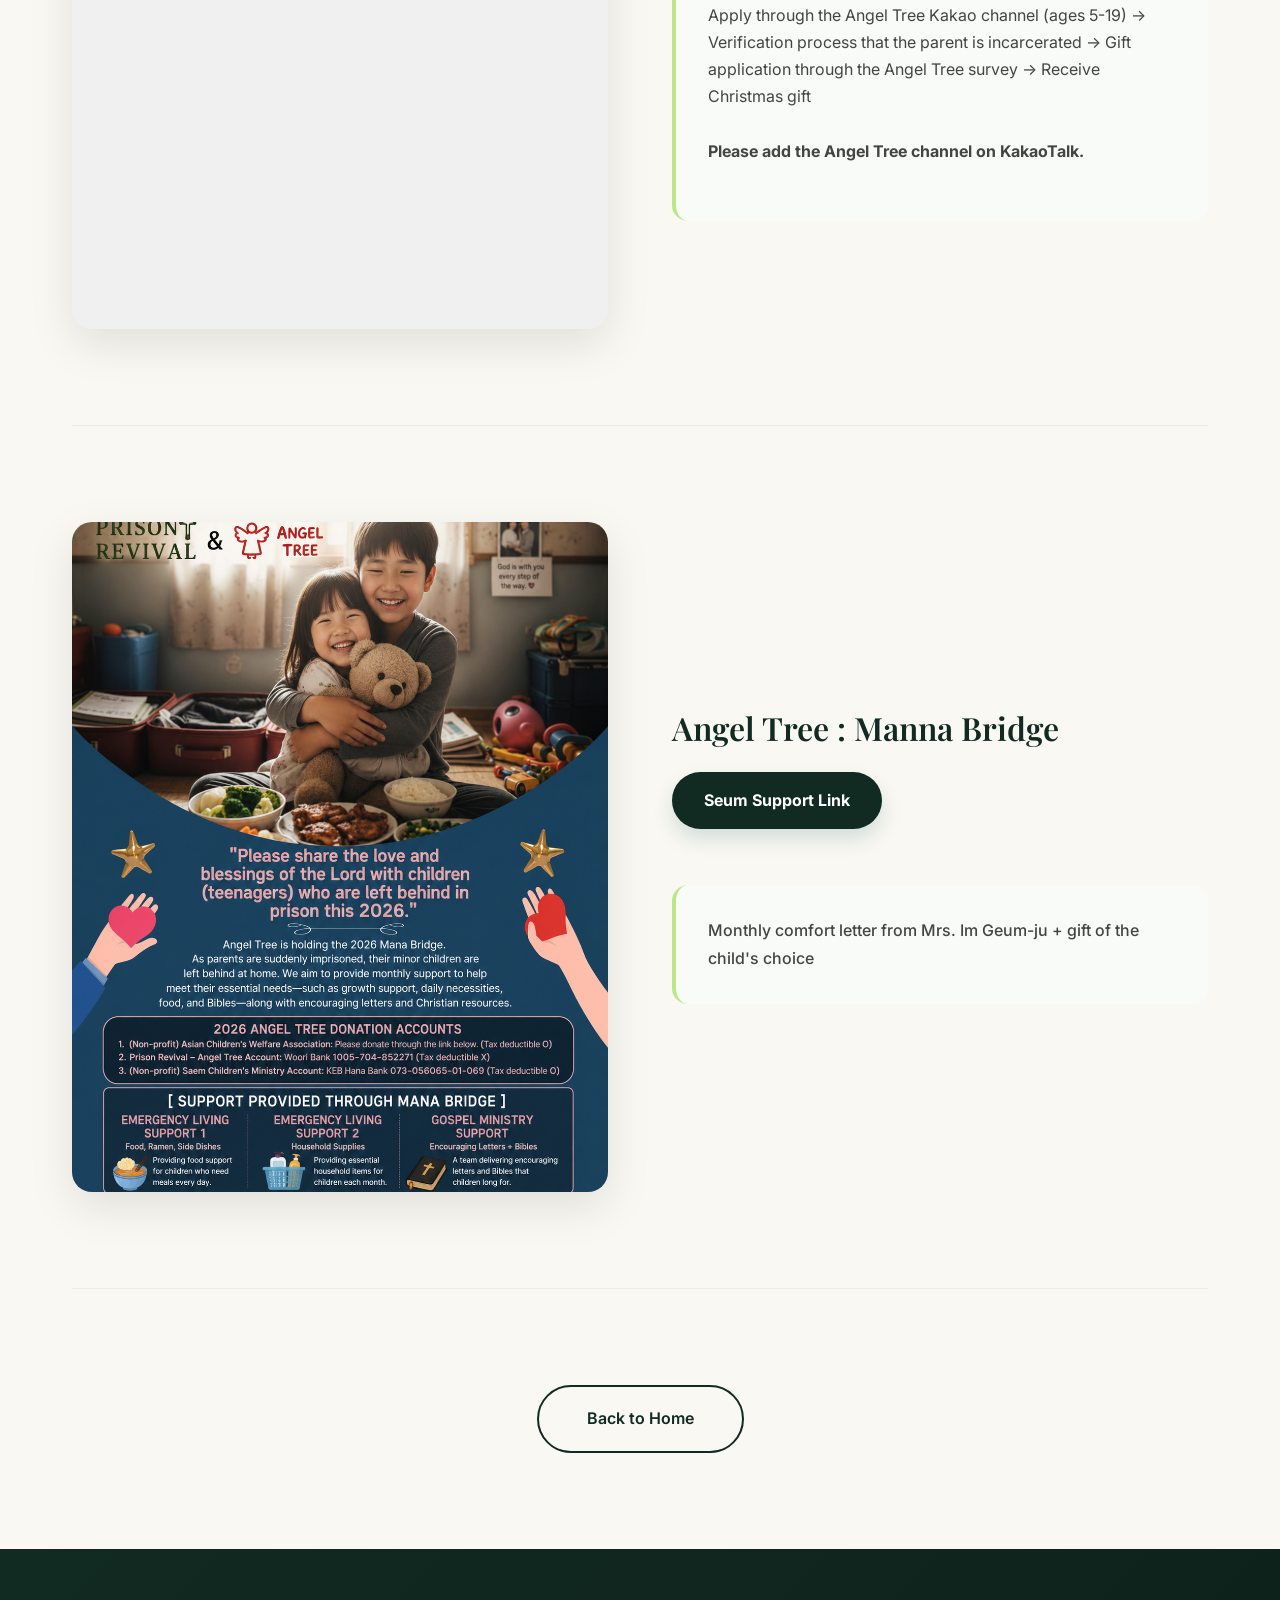
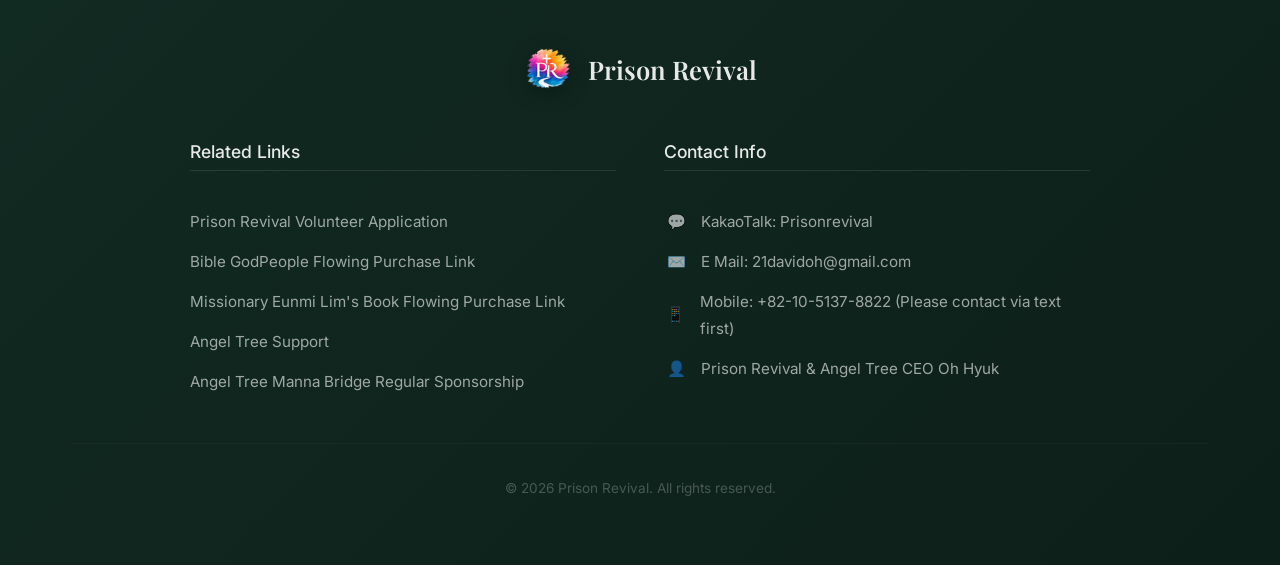
==== commit a9fe1fcd: "Add YouTube sub-menu navigation and redesign youtube.html page with localized content and video sect" ====
--- a/angeltree.html
+++ b/angeltree.html
@@ -176,7 +176,20 @@
             <li><a href="volunteer_guide.html#contributors" data-i18n="navSubContributors">섬겨주시는 분들</a></li>
           </ul>
         </li>
-        <li><a href="youtube.html" data-i18n="navYoutube">유튜브</a></li>
+        <li class="dropdown">
+          <a href="youtube.html" class="dropdown-toggle">
+            <span data-i18n="navYoutube">유튜브</span>
+            <i class="dropdown-icon"></i>
+          </a>
+          <ul class="dropdown-menu">
+            <li><a href="youtube.html#main" data-i18n="navSubYtMain">프리즌 리바이벌</a></li>
+            <li><a href="youtube.html#intro" data-i18n="navSubYtIntro">사역소개</a></li>
+            <li><a href="youtube.html#anniversary" data-i18n="navSubYtAnniversary">3주년 예배 스케치</a></li>
+            <li><a href="youtube.html#meditation" data-i18n="navSubYtMeditation">임은미 선교사 묵상</a></li>
+            <li><a href="youtube.html#inside" data-i18n="navSubYtInside">담장안 은혜 영상</a></li>
+            <li><a href="youtube.html#angeltree" data-i18n="navSubYtAngelTree">엔젤트리 영상</a></li>
+          </ul>
+        </li>
         <li><a href="index.html#notice" data-i18n="navNotice">공지</a></li>
         <li class="lang-selector-item">
           <div class="lang-selector">
--- a/css/style.css
+++ b/css/style.css
@@ -114,7 +114,8 @@
   opacity: 0.6;
 }
 
-.dropdown:hover .dropdown-icon {
+.dropdown:hover .dropdown-icon,
+.dropdown.desktop-active .dropdown-icon {
   transform: rotate(-135deg);
   margin-top: 2px;
 }
@@ -137,7 +138,8 @@
   border: 1px solid rgba(17, 42, 34, 0.05);
 }
 
-.dropdown:hover .dropdown-menu {
+.dropdown:hover .dropdown-menu,
+.dropdown.desktop-active .dropdown-menu {
   opacity: 1;
   visibility: visible;
   transform: translateX(-50%) translateY(0);
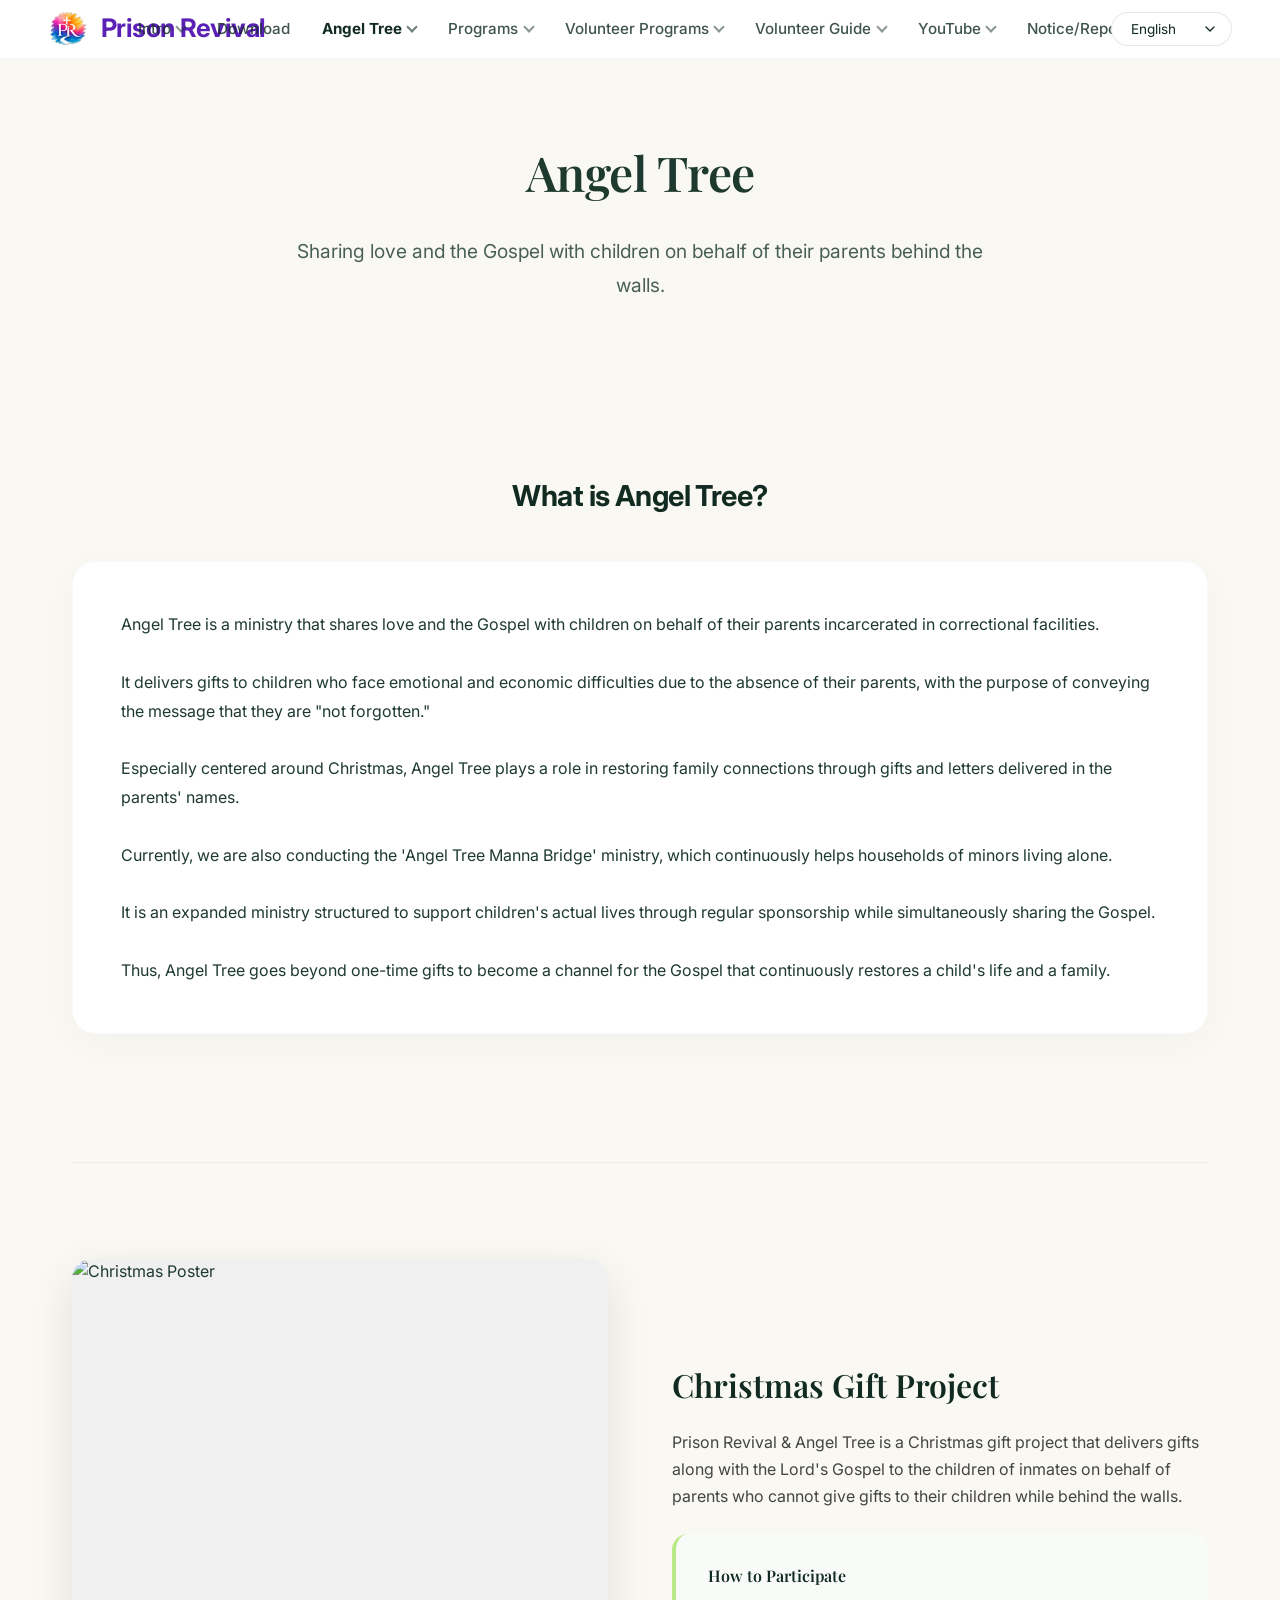
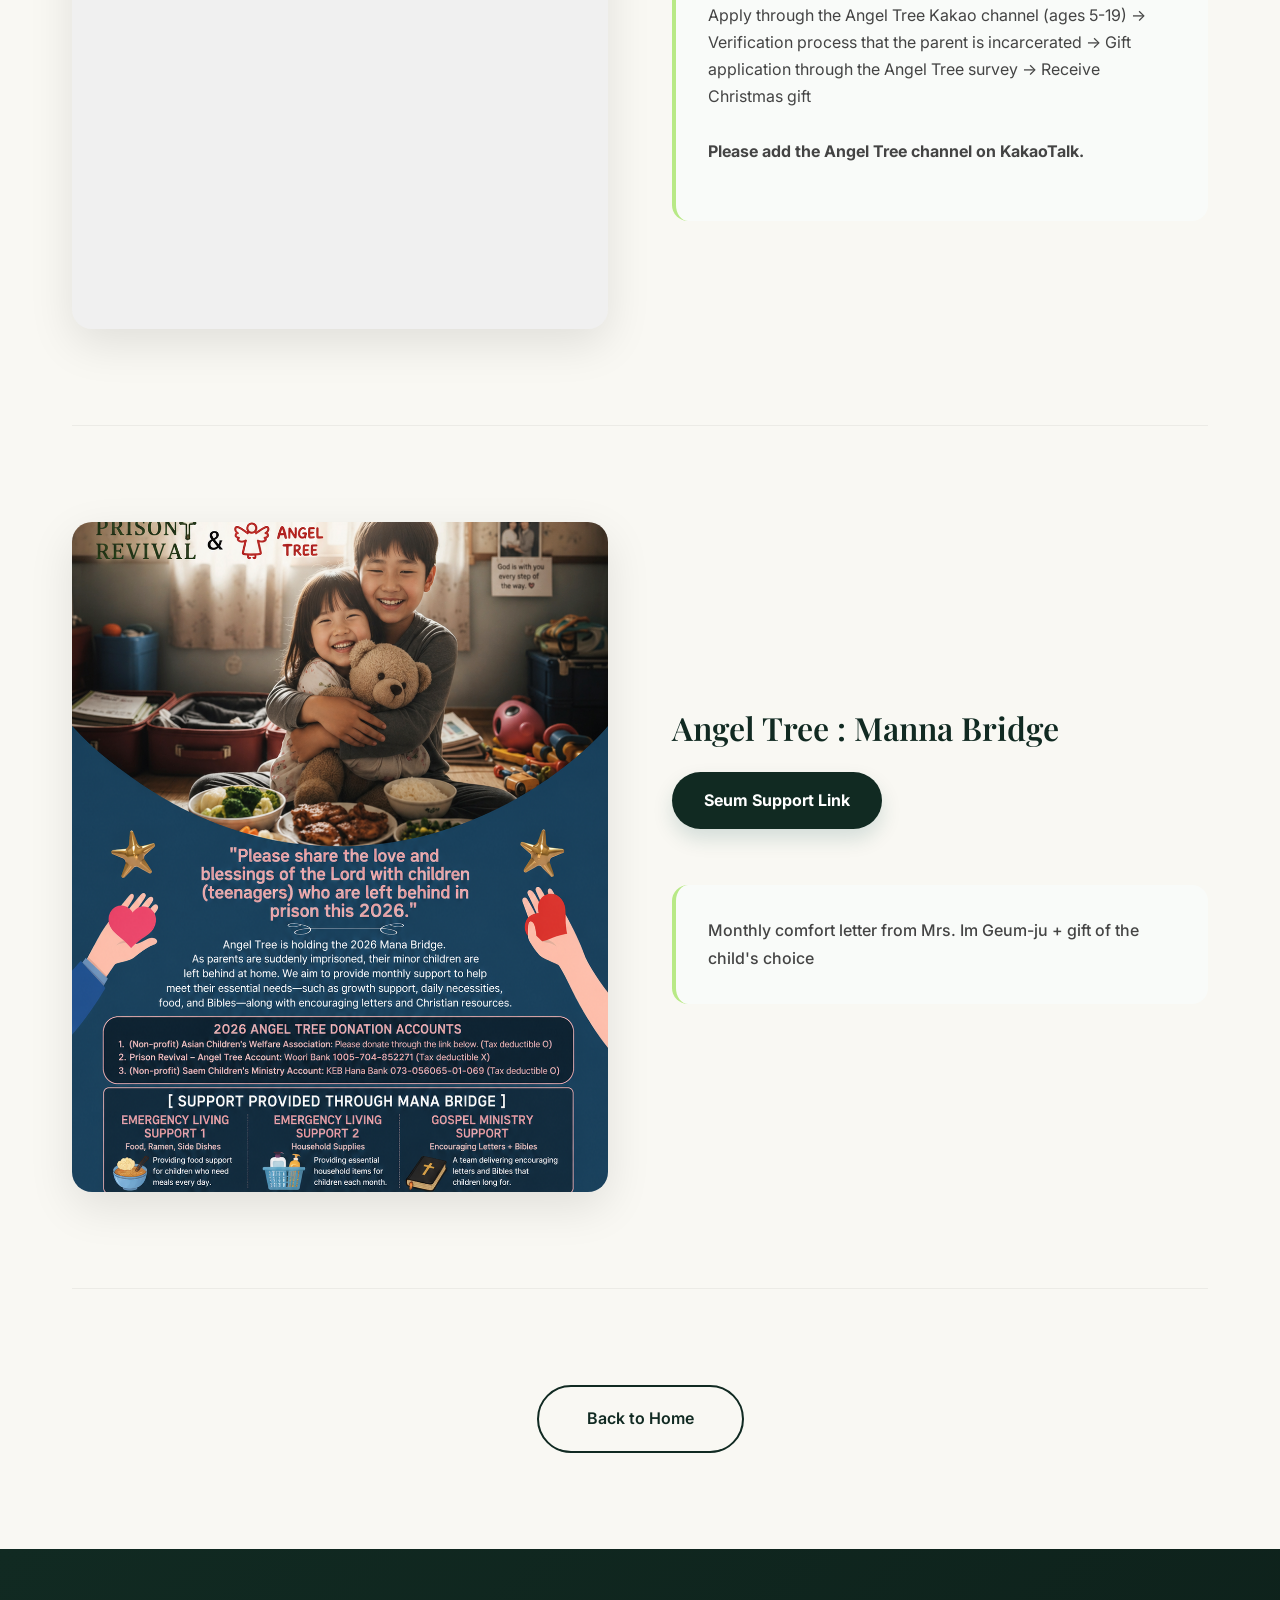
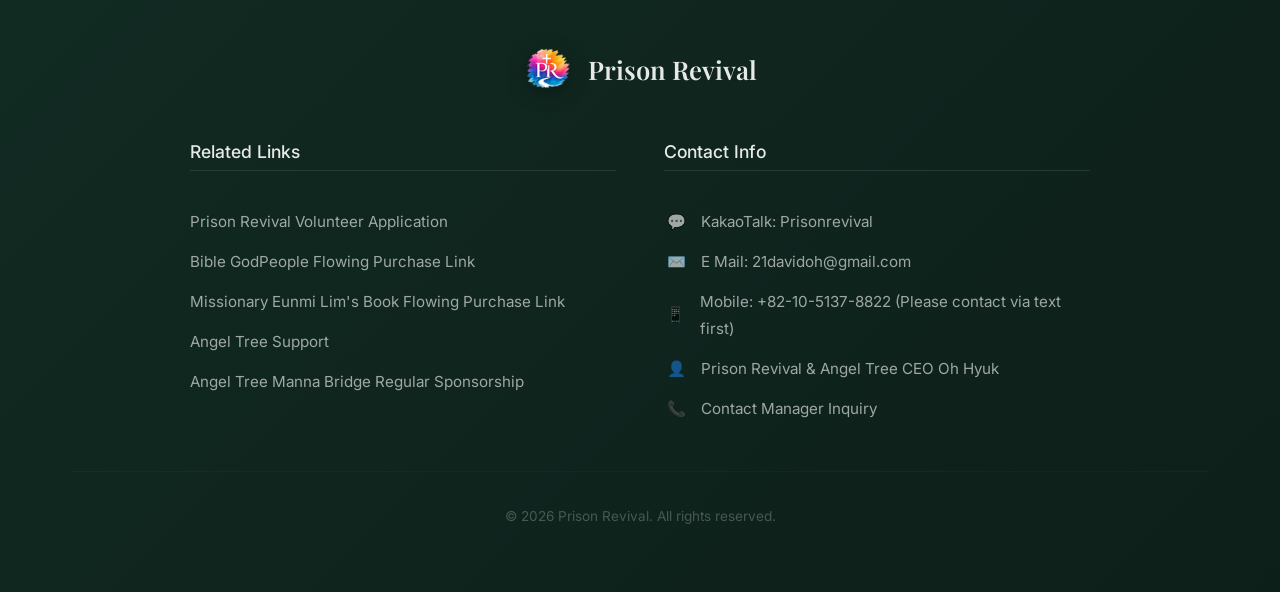
==== commit d41e2708: "Update website with manager contacts, volunteer guide split, and new notice/report section" ====
--- a/angeltree.html
+++ b/angeltree.html
@@ -190,7 +190,18 @@
             <li><a href="youtube.html#angeltree" data-i18n="navSubYtAngelTree">엔젤트리 영상</a></li>
           </ul>
         </li>
-        <li><a href="index.html#notice" data-i18n="navNotice">공지</a></li>
+        <li class="dropdown">
+          <a href="index.html#notice" class="dropdown-toggle">
+            <span data-i18n="navNotice">공지/보고</span>
+            <i class="dropdown-icon"></i>
+          </a>
+          <ul class="dropdown-menu">
+            <li><a href="notice_matching.html" data-i18n="navSubMatching">매주 프리즌 매칭현황 보고</a></li>
+            <li><a href="notice_books.html" data-i18n="navSubBookSupport">매월 성경책 및 선교사님책 후원 보고</a></li>
+            <li><a href="notice_revival_acc.html" data-i18n="navSubRevivalAccounting">프리즌 리바이벌 회계 보고</a></li>
+            <li><a href="notice_angeltree_acc.html" data-i18n="navSubAngelAccounting">엔젤트리 회계 보고</a></li>
+          </ul>
+        </li>
         <li class="lang-selector-item">
           <div class="lang-selector">
             <select id="lang-select">
@@ -300,6 +311,10 @@
             <span class="footer-icon">👤</span>
             <span data-i18n="footerContactName">프리즌 리바이벌 &amp; 엔젤트리 오혁 대표</span>
           </div>
+          <a href="contact_managers.html" class="footer-contact-item footer-link">
+            <span class="footer-icon">📞</span>
+            <span data-i18n="footerContactInquiry">담당자 문의하기</span>
+          </a>
         </div>
       </div>
 
--- a/css/style.css
+++ b/css/style.css
@@ -1813,3 +1813,130 @@
 [id] {
   scroll-margin-top: 120px;
 }
+
+/* Contact Managers Page */
+.contact-hero {
+  background-color: var(--dark-green);
+  color: var(--text-light);
+  padding: 6rem 0;
+  text-align: center;
+  margin-top: -80px;
+}
+
+.contact-grid {
+  display: grid;
+  grid-template-columns: repeat(auto-fill, minmax(320px, 1fr));
+  gap: 2rem;
+  padding: 4rem 0;
+}
+
+.contact-card {
+  background: white;
+  border-radius: 24px;
+  padding: 2.5rem;
+  box-shadow: 0 10px 30px rgba(0, 0, 0, 0.03);
+  border: 1px solid rgba(17, 42, 34, 0.05);
+  transition: all 0.4s cubic-bezier(0.165, 0.84, 0.44, 1);
+  display: flex;
+  flex-direction: column;
+  gap: 1.5rem;
+  position: relative;
+  overflow: hidden;
+  text-align: center; /* Center the top text */
+}
+
+.contact-card::before {
+  content: '';
+  position: absolute;
+  top: 0;
+  left: 0;
+  width: 4px;
+  height: 100%;
+  background-color: var(--neon-green);
+  opacity: 0;
+  transition: opacity 0.3s;
+}
+
+.contact-card:hover {
+  transform: translateY(-8px);
+  box-shadow: 0 20px 40px rgba(0, 0, 0, 0.08);
+  border-color: rgba(184, 233, 134, 0.5);
+}
+
+.contact-card:hover::before {
+  opacity: 1;
+}
+
+.contact-card-role {
+  font-size: 0.85rem;
+  color: var(--dark-green);
+  font-weight: 700;
+  opacity: 0.7;
+  letter-spacing: 0.5px;
+  line-height: 1.4;
+}
+
+.contact-card-name {
+  font-size: 1.6rem;
+  font-family: var(--font-serif);
+  color: var(--dark-green);
+  font-weight: 700;
+}
+
+.contact-card-org {
+  font-size: 0.95rem;
+  color: #5B21B6;
+  font-weight: 600;
+  margin-top: -1rem;
+}
+
+.contact-card-info {
+  display: flex;
+  flex-direction: column;
+  gap: 1rem;
+  margin-top: 0.5rem;
+  padding-top: 1.5rem;
+  border-top: 1px solid rgba(0,0,0,0.05);
+  text-align: left; /* Ensure text inside info is left-aligned */
+}
+
+.contact-info-item {
+  display: flex;
+  align-items: flex-start;
+  gap: 1rem;
+  font-size: 0.95rem;
+  text-align: left;
+}
+
+.contact-info-icon {
+  font-size: 1.1rem;
+  width: 24px;
+  text-align: center;
+}
+
+.contact-info-content {
+  display: flex;
+  flex-direction: column;
+}
+
+.contact-info-label {
+  font-weight: 700;
+  font-size: 0.75rem;
+  color: var(--dark-green);
+  opacity: 0.5;
+  text-transform: uppercase;
+  margin-bottom: 2px;
+}
+
+.contact-info-value {
+  color: var(--text-dark);
+  font-weight: 500;
+  word-break: break-all;
+  line-height: 1.4;
+}
+
+@media (max-width: 768px) {
+  .contact-grid {
+    grid-template-columns: 1fr;
+  }
+}
